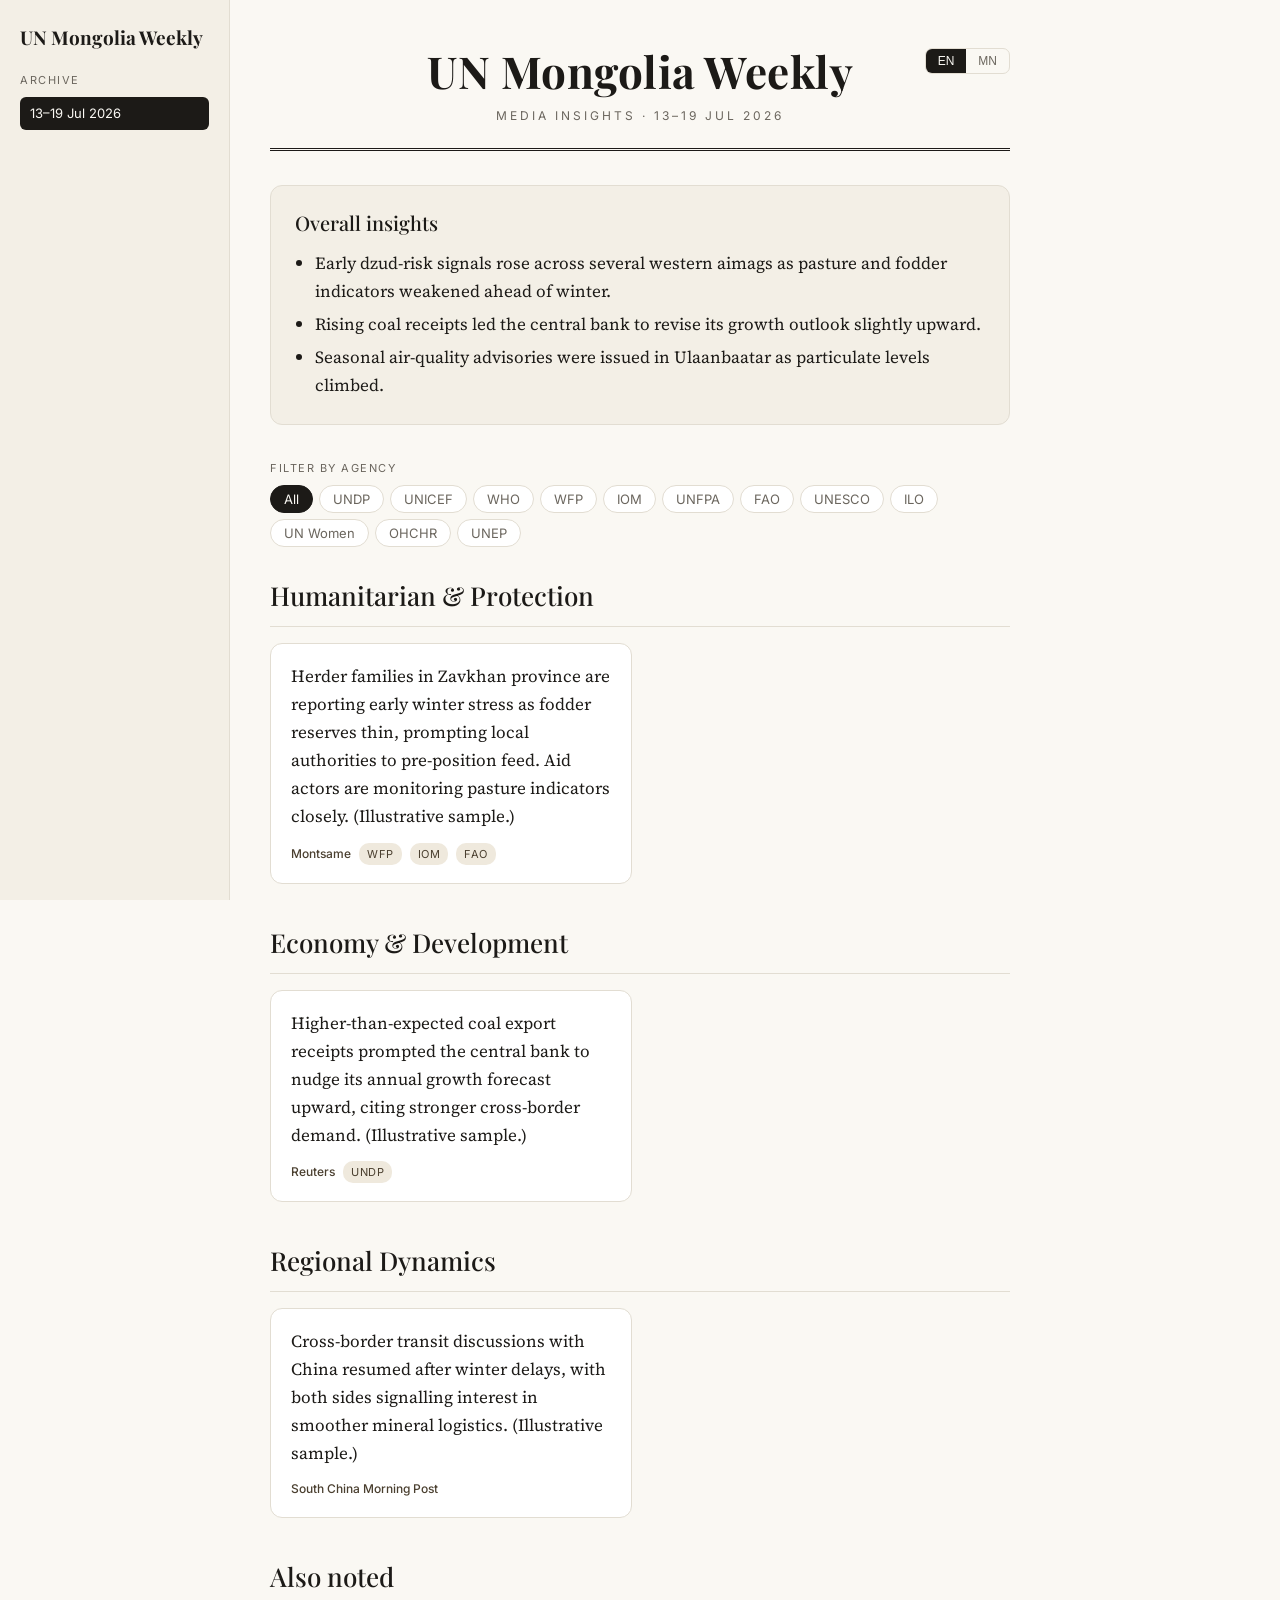
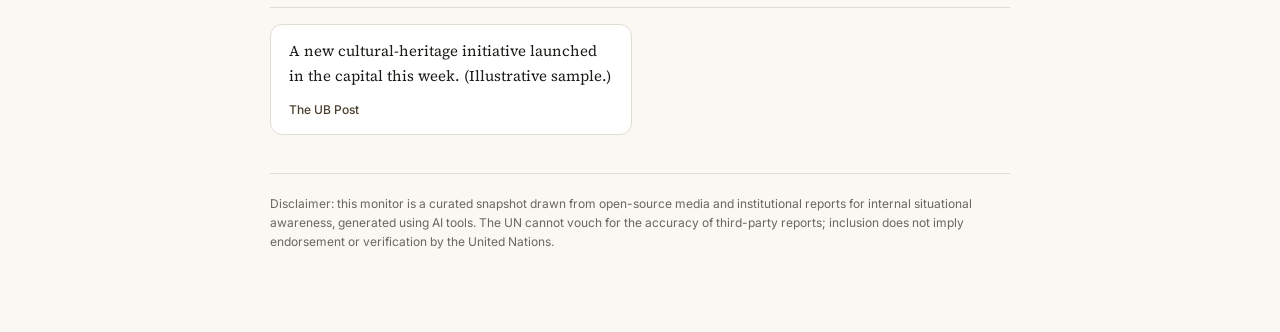
==== docs/index.html @ 9c857bfc "Initial commit" ====
<!DOCTYPE html>
<html lang="en">
<head>
<meta charset="utf-8">
<meta name="viewport" content="width=device-width, initial-scale=1">
<title>UN Mongolia Weekly — 13–19 Jul 2026</title>
<link rel="preconnect" href="https://fonts.googleapis.com">
<link rel="preconnect" href="https://fonts.gstatic.com" crossorigin>
<link href="https://fonts.googleapis.com/css2?family=Playfair+Display:wght@500;700&family=Source+Serif+4:opsz,wght@8..60,400;8..60,600&family=Inter:wght@400;500&display=swap" rel="stylesheet">
<link rel="stylesheet" href="style.css">
</head>
<body class="lang-en">

<button id="menu-btn" aria-label="Toggle archive"><span></span><span></span><span></span></button>

<aside id="sidebar">
  <div class="side-brand">UN Mongolia Weekly</div>
  <div class="side-label"><span class="en">Archive</span><span class="mn">Архив</span></div>
  <nav>
    
    <a href="weeks/2026-07-13.html" class="active">13–19 Jul 2026</a>
    
  </nav>
</aside>

<main>
  <header class="masthead">
    <div class="lang-toggle" role="group" aria-label="Language">
      <button data-lang="en" class="active">EN</button>
      <button data-lang="mn">MN</button>
    </div>
    <div class="title">UN Mongolia Weekly</div>
    <div class="tagline">Media Insights · 13–19 Jul 2026</div>
  </header>

  
  <section class="insights">
    <h2><span class="en">Overall insights</span><span class="mn">Ерөнхий дүгнэлт</span></h2>
    <ul>
      
      <li><span class="en">Early dzud-risk signals rose across several western aimags as pasture and fodder indicators weakened ahead of winter.</span><span class="mn">Өвлийн өмнөх бэлчээр, тэжээлийн үзүүлэлт муудсанаар баруун хэд хэдэн аймагт зудын эрсдэлийн дохио нэмэгдлээ.</span></li>
      
      <li><span class="en">Rising coal receipts led the central bank to revise its growth outlook slightly upward.</span><span class="mn">Нүүрсний орлого нэмэгдсэн нь Төв банк өсөлтийн төлөвөө бага зэрэг дээшлүүлэхэд хүргэв.</span></li>
      
      <li><span class="en">Seasonal air-quality advisories were issued in Ulaanbaatar as particulate levels climbed.</span><span class="mn">Тоосонцрын хэмжээ нэмэгдсэнтэй холбоотойгоор Улаанбаатарт агаарын чанарын анхааруулга гаргалаа.</span></li>
      
    </ul>
  </section>
  

  <section class="filter">
    <span class="filter-label"><span class="en">Filter by agency</span><span class="mn">Байгууллагаар шүүх</span></span>
    <div class="chips">
      <button class="chip active" data-agency="__all">All</button>
      
      <button class="chip" data-agency="UNDP">UNDP</button>
      
      <button class="chip" data-agency="UNICEF">UNICEF</button>
      
      <button class="chip" data-agency="WHO">WHO</button>
      
      <button class="chip" data-agency="WFP">WFP</button>
      
      <button class="chip" data-agency="IOM">IOM</button>
      
      <button class="chip" data-agency="UNFPA">UNFPA</button>
      
      <button class="chip" data-agency="FAO">FAO</button>
      
      <button class="chip" data-agency="UNESCO">UNESCO</button>
      
      <button class="chip" data-agency="ILO">ILO</button>
      
      <button class="chip" data-agency="UN Women">UN Women</button>
      
      <button class="chip" data-agency="OHCHR">OHCHR</button>
      
      <button class="chip" data-agency="UNEP">UNEP</button>
      
    </div>
  </section>

  
  <section class="theme" data-theme>
    <h3 class="theme-head"><span class="en">Humanitarian & Protection</span><span class="mn">Хүмүүнлэг ба хамгаалал</span></h3>
    <div class="cards">
      
      <article class="card" data-agencies="WFP|IOM|FAO">
        <p><span class="en">Herder families in Zavkhan province are reporting early winter stress as fodder reserves thin, prompting local authorities to pre-position feed. Aid actors are monitoring pasture indicators closely. (Illustrative sample.)</span><span class="mn">Завхан аймгийн малчин өрхүүд тэжээлийн нөөц багассанаар өвлийн эхэн үеийн хүндрэлийг мэдээлж байна. (Жишээ загвар.)</span></p>
        <div class="card-foot">
          <a href="https://example.org/1" target="_blank" rel="noopener">Montsame</a>
          <span class="tag">WFP</span><span class="tag">IOM</span><span class="tag">FAO</span>
        </div>
      </article>
      
    </div>
  </section>
  
  <section class="theme" data-theme>
    <h3 class="theme-head"><span class="en">Economy & Development</span><span class="mn">Эдийн засаг ба хөгжил</span></h3>
    <div class="cards">
      
      <article class="card" data-agencies="UNDP">
        <p><span class="en">Higher-than-expected coal export receipts prompted the central bank to nudge its annual growth forecast upward, citing stronger cross-border demand. (Illustrative sample.)</span><span class="mn">Нүүрсний экспортын орлого хүлээлтээс өндөр гарсан нь Төв банкийг жилийн өсөлтийн урьдчилсан төлөвөө дээшлүүлэхэд хүргэв. (Жишээ загвар.)</span></p>
        <div class="card-foot">
          <a href="https://example.org/2" target="_blank" rel="noopener">Reuters</a>
          <span class="tag">UNDP</span>
        </div>
      </article>
      
    </div>
  </section>
  
  <section class="theme" data-theme>
    <h3 class="theme-head"><span class="en">Regional Dynamics</span><span class="mn">Бүс нутгийн харилцаа</span></h3>
    <div class="cards">
      
      <article class="card" data-agencies="">
        <p><span class="en">Cross-border transit discussions with China resumed after winter delays, with both sides signalling interest in smoother mineral logistics. (Illustrative sample.)</span><span class="mn">Хилийн дамжин өнгөрөх тээврийн хэлэлцээ өвлийн саатлын дараа сэргэж, эрдэс баялгийн логистикийг сайжруулах сонирхлоо талууд илэрхийллээ. (Жишээ загвар.)</span></p>
        <div class="card-foot">
          <a href="https://example.org/3" target="_blank" rel="noopener">South China Morning Post</a>
          
        </div>
      </article>
      
    </div>
  </section>
  

  
  <section class="theme also" data-theme>
    <h3 class="theme-head"><span class="en">Also noted</span><span class="mn">Мөн тэмдэглэх нь</span></h3>
    <div class="cards">
      
      <article class="card slim" data-agencies="UNESCO">
        <p><span class="en">A new cultural-heritage initiative launched in the capital this week. (Illustrative sample.)</span><span class="mn">Энэ долоо хоногт нийслэлд соёлын өвийн шинэ санаачилга эхэллээ. (Жишээ загвар.)</span></p>
        <div class="card-foot">
          <a href="https://example.org/4" target="_blank" rel="noopener">The UB Post</a>
        </div>
      </article>
      
    </div>
  </section>
  

  <footer class="disclaimer">
    <span class="en">Disclaimer: this monitor is a curated snapshot drawn from open-source media and institutional reports for internal situational awareness, generated using AI tools. The UN cannot vouch for the accuracy of third-party reports; inclusion does not imply endorsement or verification by the United Nations.</span>
    <span class="mn">Тайлбар: энэхүү тойм нь нээлттэй эх сурвалжийн мэдээлэлд тулгуурлан хиймэл оюун ухааны хэрэгсэл ашиглан бэлтгэсэн дотоод хэрэглээний танилцуулга юм. НҮБ гуравдагч талын мэдээллийн үнэн зөвийг баталгаажуулахгүй.</span>
  </footer>
</main>

<script src="app.js"></script>
</body>
</html>
---- docs/style.css ----
:root{
  --paper:#faf8f3; --ink:#1c1a17; --muted:#6b665e; --line:#e2ddd2;
  --accent:#4a3f2f; --card:#ffffff; --tag:#efe9dd;
  --serif:"Source Serif 4",Georgia,serif;
  --display:"Playfair Display",Georgia,serif;
  --sans:"Inter",system-ui,sans-serif;
}
*{box-sizing:border-box}
body{margin:0;background:var(--paper);color:var(--ink);font-family:var(--serif);
  font-size:17px;line-height:1.65;-webkit-font-smoothing:antialiased;}

/* language toggle: show one language at a time */
.lang-en .mn{display:none}
.lang-mn .en{display:none}

/* ---------- sidebar / archive ---------- */
#sidebar{position:fixed;top:0;left:0;width:230px;height:100vh;overflow-y:auto;
  background:#f3efe6;border-right:1px solid var(--line);padding:26px 20px;transition:transform .25s ease;}
.side-brand{font-family:var(--display);font-size:19px;font-weight:700;margin-bottom:22px;line-height:1.2}
.side-label{font-family:var(--sans);font-size:11px;letter-spacing:1.5px;text-transform:uppercase;color:var(--muted);margin-bottom:8px}
#sidebar nav{display:flex;flex-direction:column;gap:2px}
#sidebar nav a{font-family:var(--sans);font-size:13px;color:var(--muted);text-decoration:none;padding:6px 10px;border-radius:6px}
#sidebar nav a:hover{background:#e9e3d6;color:var(--ink)}
#sidebar nav a.active{background:var(--ink);color:var(--paper)}

#menu-btn{position:fixed;top:14px;left:14px;z-index:20;display:none;width:40px;height:40px;
  background:var(--card);border:1px solid var(--line);border-radius:8px;cursor:pointer;padding:11px 9px}
#menu-btn span{display:block;height:2px;background:var(--ink);margin:3px 0}

/* ---------- main column ---------- */
main{margin-left:230px;max-width:820px;padding:48px 40px 80px}
.masthead{text-align:center;border-bottom:3px double var(--ink);padding-bottom:22px;margin-bottom:34px;position:relative}
.lang-toggle{position:absolute;top:0;right:0;display:inline-flex;border:1px solid var(--line);border-radius:7px;overflow:hidden;font-family:var(--sans)}
.lang-toggle button{border:0;background:transparent;padding:5px 12px;font-size:12px;color:var(--muted);cursor:pointer}
.lang-toggle button.active{background:var(--ink);color:var(--paper)}
.masthead .title{font-family:var(--display);font-weight:700;font-size:44px;line-height:1.05;letter-spacing:.5px}
.masthead .tagline{font-family:var(--sans);font-size:12px;letter-spacing:3px;text-transform:uppercase;color:var(--muted);margin-top:12px}

/* insights */
.insights{background:#f3efe6;border:1px solid var(--line);border-radius:12px;padding:20px 24px;margin-bottom:34px}
.insights h2{font-family:var(--display);font-weight:500;font-size:20px;margin:0 0 10px}
.insights ul{margin:0;padding-left:20px}
.insights li{margin:5px 0}

/* filter */
.filter{display:flex;flex-direction:column;gap:8px;margin-bottom:28px}
.filter-label{font-family:var(--sans);font-size:11px;letter-spacing:1.5px;text-transform:uppercase;color:var(--muted)}
.chips{display:flex;flex-wrap:wrap;gap:6px}
.chip{font-family:var(--sans);font-size:13px;padding:5px 13px;border:1px solid var(--line);
  background:var(--card);border-radius:20px;color:var(--muted);cursor:pointer}
.chip:hover{border-color:var(--ink);color:var(--ink)}
.chip.active{background:var(--ink);color:var(--paper);border-color:var(--ink)}

/* themes + cards */
.theme{margin-bottom:38px}
.theme-head{font-family:var(--display);font-weight:500;font-size:26px;margin:0 0 16px;
  padding-bottom:8px;border-bottom:1px solid var(--line)}
.cards{display:grid;grid-template-columns:1fr 1fr;gap:16px}
.card{background:var(--card);border:1px solid var(--line);border-radius:12px;padding:18px 20px}
.card.slim{padding:14px 18px;font-size:15px}
.card p{margin:0 0 12px}
.card-foot{display:flex;flex-wrap:wrap;align-items:center;gap:8px;font-family:var(--sans);font-size:12px}
.card-foot a,.card-foot>span:first-child{color:var(--accent);font-weight:500;text-decoration:none}
.card-foot a:hover{text-decoration:underline}
.tag{background:var(--tag);color:var(--accent);padding:2px 8px;border-radius:10px;font-size:11px;letter-spacing:.5px}
.theme.hidden,.card.hidden{display:none}

.disclaimer{font-family:var(--sans);font-size:12px;line-height:1.6;color:var(--muted);
  border-top:1px solid var(--line);padding-top:20px;margin-top:20px}

@media(max-width:760px){
  #menu-btn{display:block}
  #sidebar{transform:translateX(-100%);z-index:15}
  #sidebar.open{transform:translateX(0)}
  main{margin-left:0;padding:70px 20px 60px}
  .masthead .title{font-size:32px}
  .lang-toggle{position:static;display:inline-flex;margin-bottom:16px}
  .cards{grid-template-columns:1fr}
}
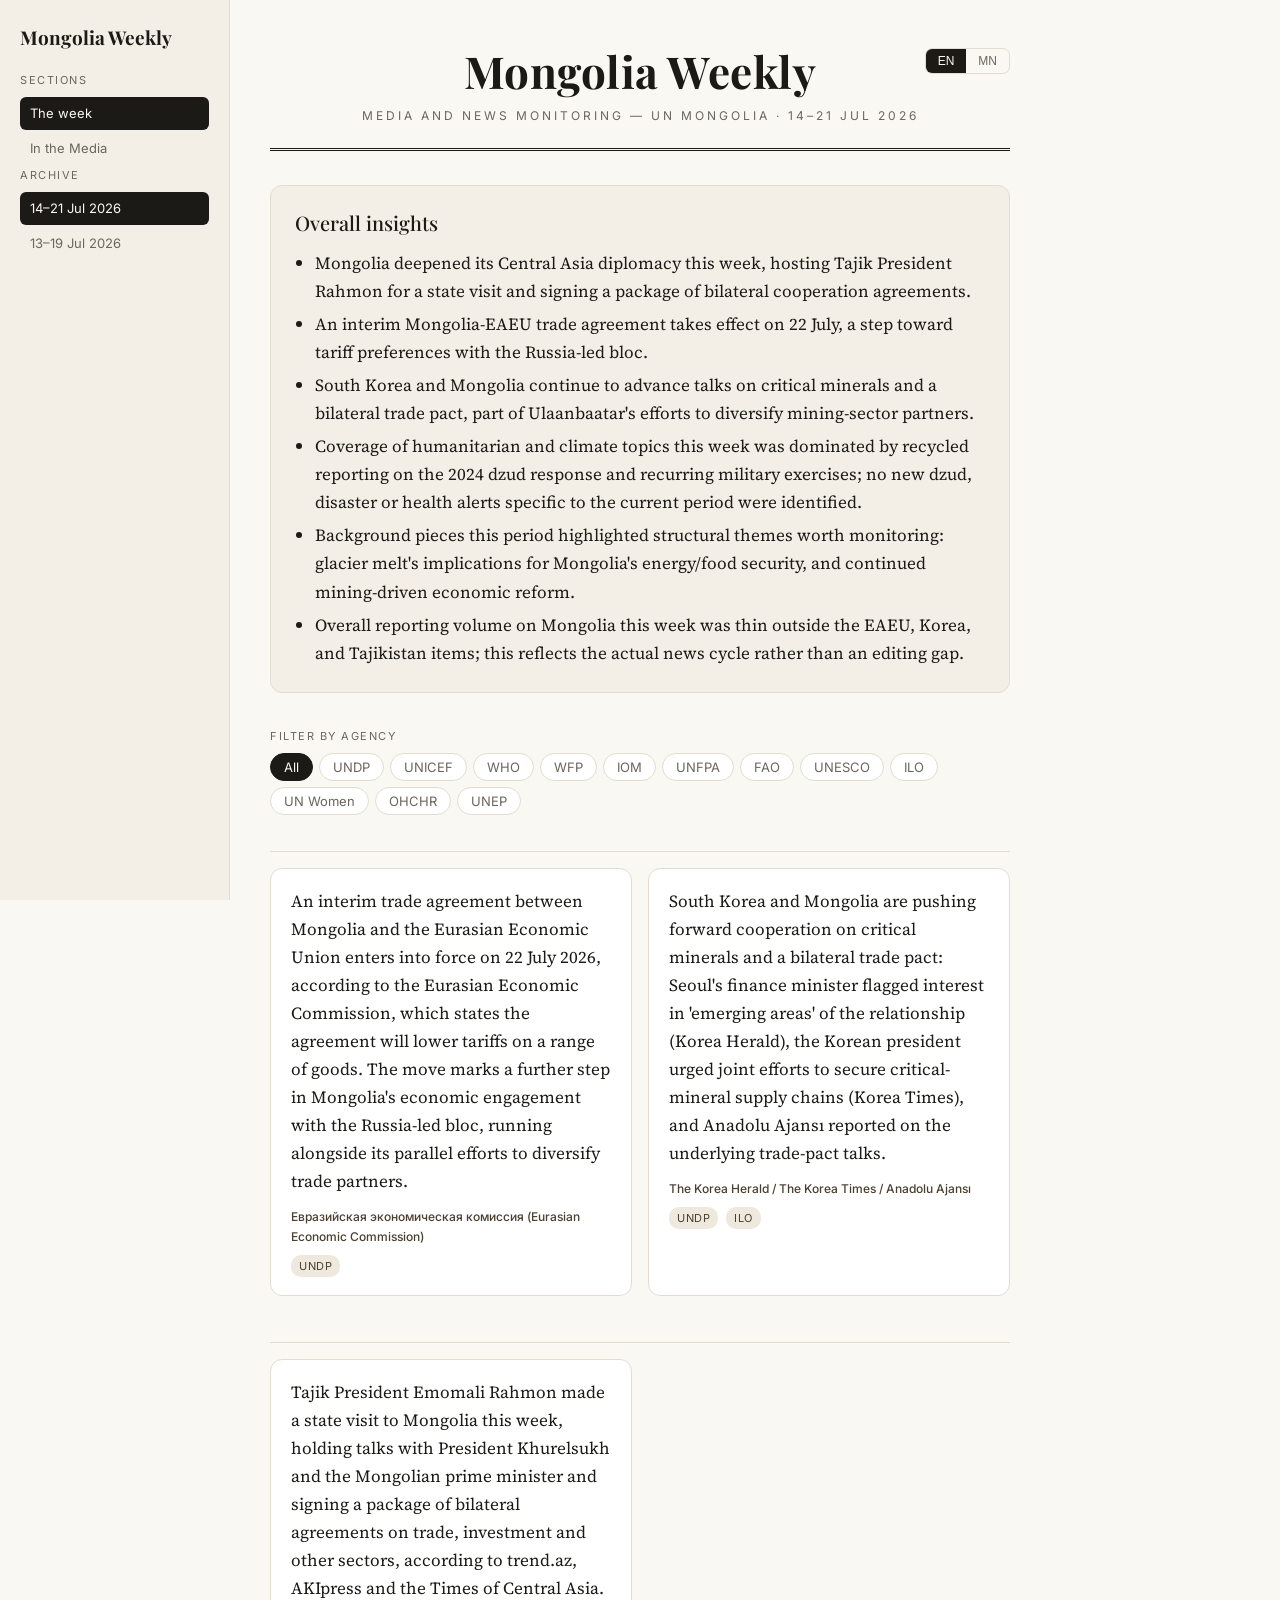
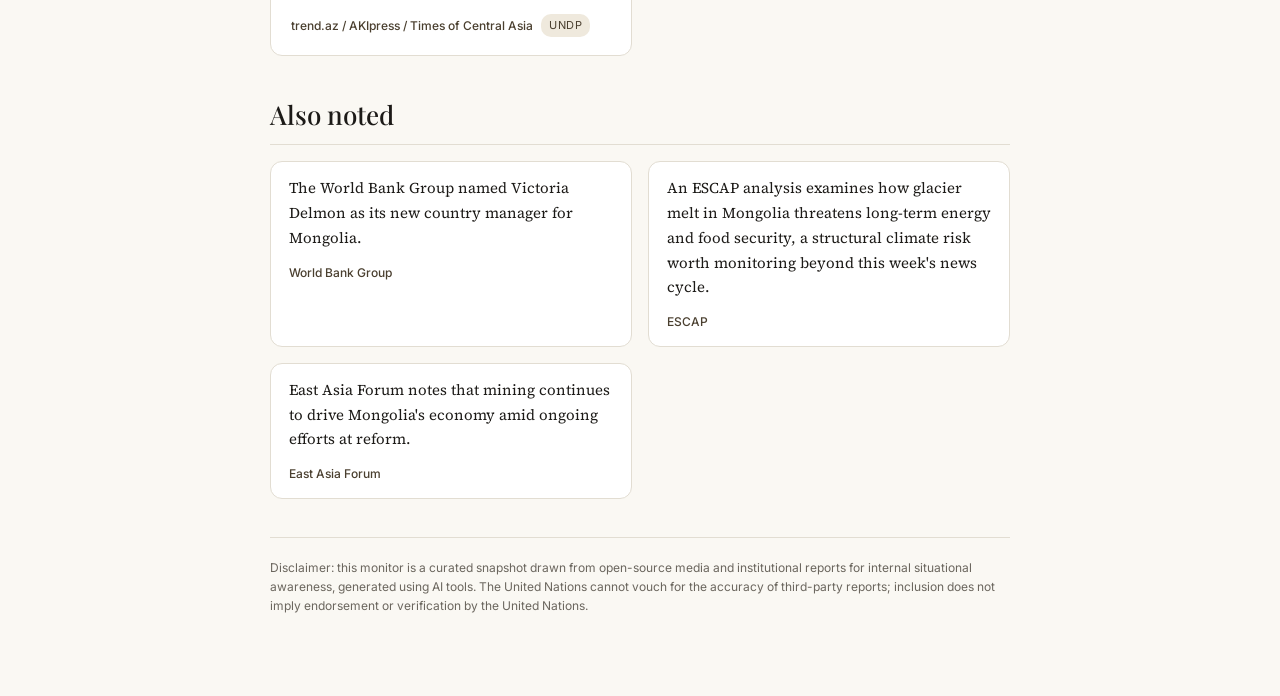
==== commit 50011932: "Rebuild site [skip ci]" ====
--- a/docs/index.html
+++ b/docs/index.html
@@ -3,10 +3,10 @@
 <head>
 <meta charset="utf-8">
 <meta name="viewport" content="width=device-width, initial-scale=1">
-<title>UN Mongolia Weekly — 13–19 Jul 2026</title>
+<title>Mongolia Weekly — 14–21 Jul 2026</title>
 <link rel="preconnect" href="https://fonts.googleapis.com">
 <link rel="preconnect" href="https://fonts.gstatic.com" crossorigin>
-<link href="https://fonts.googleapis.com/css2?family=Playfair+Display:wght@500;700&family=Source+Serif+4:opsz,wght@8..60,400;8..60,600&family=Inter:wght@400;500&display=swap" rel="stylesheet">
+<link href="https://fonts.googleapis.com/css2?family=Playfair+Display:wght@500;700&family=Source+Serif+4:opsz,wght@8..60,400;8..60,600&family=Inter:wght@400;500;600&display=swap" rel="stylesheet">
 <link rel="stylesheet" href="style.css">
 </head>
 <body class="lang-en">
@@ -14,11 +14,20 @@
 <button id="menu-btn" aria-label="Toggle archive"><span></span><span></span><span></span></button>
 
 <aside id="sidebar">
-  <div class="side-brand">UN Mongolia Weekly</div>
+  <div class="side-brand">Mongolia Weekly</div>
+
+  <div class="side-label"><span class="en">Sections</span><span class="mn">Хэсэг</span></div>
+  <nav class="side-nav">
+    <a href="index.html" class="active"><span class="en">The week</span><span class="mn">Долоо хоног</span></a>
+    <a href="media/index.html"><span class="en">In the Media</span><span class="mn">Хэвлэлд</span></a>
+  </nav>
+
   <div class="side-label"><span class="en">Archive</span><span class="mn">Архив</span></div>
   <nav>
     
-    <a href="weeks/2026-07-13.html" class="active">13–19 Jul 2026</a>
+    <a href="weeks/2026-07-14.html" class="active">14–21 Jul 2026</a>
+    
+    <a href="weeks/2026-07-13.html" class="">13–19 Jul 2026</a>
     
   </nav>
 </aside>
@@ -29,8 +38,8 @@
       <button data-lang="en" class="active">EN</button>
       <button data-lang="mn">MN</button>
     </div>
-    <div class="title">UN Mongolia Weekly</div>
-    <div class="tagline">Media Insights · 13–19 Jul 2026</div>
+    <div class="title">Mongolia Weekly</div>
+    <div class="tagline">Media and news monitoring — UN Mongolia · 14–21 Jul 2026</div>
   </header>
 
   
@@ -38,11 +47,17 @@
     <h2><span class="en">Overall insights</span><span class="mn">Ерөнхий дүгнэлт</span></h2>
     <ul>
       
-      <li><span class="en">Early dzud-risk signals rose across several western aimags as pasture and fodder indicators weakened ahead of winter.</span><span class="mn">Өвлийн өмнөх бэлчээр, тэжээлийн үзүүлэлт муудсанаар баруун хэд хэдэн аймагт зудын эрсдэлийн дохио нэмэгдлээ.</span></li>
+      <li><span class="en">Mongolia deepened its Central Asia diplomacy this week, hosting Tajik President Rahmon for a state visit and signing a package of bilateral cooperation agreements.</span><span class="mn">Монгол улс энэ долоо хоногт Тажикистаны Ерөнхийлөгч Рахмоныг улсын айлчлалаар хүлээн авч, хоёр талын хамтын ажиллагааны хэлэлцээрийн багцад гарын үсэг зурснаар Төв Азийн дипломат харилцаагаа гүнзгийрүүлэв.</span></li>
       
-      <li><span class="en">Rising coal receipts led the central bank to revise its growth outlook slightly upward.</span><span class="mn">Нүүрсний орлого нэмэгдсэн нь Төв банк өсөлтийн төлөвөө бага зэрэг дээшлүүлэхэд хүргэв.</span></li>
+      <li><span class="en">An interim Mongolia-EAEU trade agreement takes effect on 22 July, a step toward tariff preferences with the Russia-led bloc.</span><span class="mn">Монгол-ЕАЭХ хооронд байгуулсан завсрын худалдааны хэлэлцээр 7-р сарын 22-нд хүчин төгөлдөр болох бөгөөд энэ нь ОХУ-ын тэргүүлдэг блоктой татварын хөнгөлөлт тогтоох чиглэлд алхам болно.</span></li>
       
-      <li><span class="en">Seasonal air-quality advisories were issued in Ulaanbaatar as particulate levels climbed.</span><span class="mn">Тоосонцрын хэмжээ нэмэгдсэнтэй холбоотойгоор Улаанбаатарт агаарын чанарын анхааруулга гаргалаа.</span></li>
+      <li><span class="en">South Korea and Mongolia continue to advance talks on critical minerals and a bilateral trade pact, part of Ulaanbaatar's efforts to diversify mining-sector partners.</span><span class="mn">Өмнөд Солонгос ба Монгол улс чухал ашигт малтмал, хоёр талын худалдааны хэлэлцээрийн талаарх хэлэлцээрээ үргэлжлүүлж байгаа нь Улаанбаатарын уул уурхайн салбарын түншүүдийг өөрчлөн бэхжүүлэх хүчин чармайлтын нэг хэсэг юм.</span></li>
+      
+      <li><span class="en">Coverage of humanitarian and climate topics this week was dominated by recycled reporting on the 2024 dzud response and recurring military exercises; no new dzud, disaster or health alerts specific to the current period were identified.</span><span class="mn">Энэ долоо хоногт хүмүүнлэг, уур амьсгалын сэдвийн мэдээллийн хамралт нь 2024 оны зудын хариу арга хэмжээ, давтагдсан цэргийн сургуулилтын дахин боловсруулсан тайлангаар давамгайлсан бөгөөд одоогийн хугацаанд шинэ зуд, гамшиг, эрүүл мэндийн анхааруулга илэрсэн зүйл байхгүй.</span></li>
+      
+      <li><span class="en">Background pieces this period highlighted structural themes worth monitoring: glacier melt's implications for Mongolia's energy/food security, and continued mining-driven economic reform.</span><span class="mn">Энэ хугацаанд гарсан суурь мэдээллүүд нь ажиглах хэрэгтэй бүтэцлэг сэдвүүдийг онцолсон: мөсөн голын хайлалт Монголын эрчим хүч, хүнсний аюулгүй байдалд үзүүлэх нөлөө, түрэ уул уурхайгаар удирдуулсан эдийн засгийн шинэчлэл үргэлжлэх нь.</span></li>
+      
+      <li><span class="en">Overall reporting volume on Mongolia this week was thin outside the EAEU, Korea, and Tajikistan items; this reflects the actual news cycle rather than an editing gap.</span><span class="mn">Энэ долоо хоногт Монголын талаарх нийт мэдээллийн хэмжээ ЕАЭХ, Солонгос, Тажикистантай холбоотой сэдвүүдээс гадна харьцангуй бага байсан бөгөөд энэ нь редакцийн дутагдал бус, бодит мэдээллийн эргэлтийг тусгасан явдал юм.</span></li>
       
     </ul>
   </section>
@@ -82,14 +97,24 @@
 
   
   <section class="theme" data-theme>
-    <h3 class="theme-head"><span class="en">Humanitarian & Protection</span><span class="mn">Хүмүүнлэг ба хамгаалал</span></h3>
+    <h3 class="theme-head"><span class="en"></span><span class="mn"></span></h3>
     <div class="cards">
       
-      <article class="card" data-agencies="WFP|IOM|FAO">
-        <p><span class="en">Herder families in Zavkhan province are reporting early winter stress as fodder reserves thin, prompting local authorities to pre-position feed. Aid actors are monitoring pasture indicators closely. (Illustrative sample.)</span><span class="mn">Завхан аймгийн малчин өрхүүд тэжээлийн нөөц багассанаар өвлийн эхэн үеийн хүндрэлийг мэдээлж байна. (Жишээ загвар.)</span></p>
+      <article class="card" data-agencies="UNDP">
+        <p><span class="en">An interim trade agreement between Mongolia and the Eurasian Economic Union enters into force on 22 July 2026, according to the Eurasian Economic Commission, which states the agreement will lower tariffs on a range of goods. The move marks a further step in Mongolia's economic engagement with the Russia-led bloc, running alongside its parallel efforts to diversify trade partners.</span><span class="mn">Евразийн эдийн засгийн комиссын мэдээлснээр, Монгол улс ба Евразийн эдийн засгийн холбооны хоорондын завсрын худалдааны хэлэлцээр 2026 оны 7-р сарын 22-нд хүчин төгөлдөр болно, энэ нь бараа бүтээгдэхүүний өргөн хүрээнд татварыг бууруулах болно гэж мэдэгдсэн. Энэ алхам нь Монгол улсын ОХУ-ын тэргүүлдэг блоктой эдийн засгийн харилцаа холбоог гүнзгийрүүлэх дараагийн шат бөгөөд, худалдааны түншүүдийг өөрчлөн бэхжүүлэх зэрэгцээ хүчин чармайлттай хамт явагдаж байна.</span></p>
         <div class="card-foot">
-          <a href="https://example.org/1" target="_blank" rel="noopener">Montsame</a>
-          <span class="tag">WFP</span><span class="tag">IOM</span><span class="tag">FAO</span>
+          <a href="https://news.google.com/rss/articles/[base64]?oc=5" target="_blank" rel="noopener">Евразийская экономическая комиссия (Eurasian Economic Commission)</a>
+          <span class="tag">UNDP</span>
+          
+        </div>
+      </article>
+      
+      <article class="card" data-agencies="UNDP|ILO">
+        <p><span class="en">South Korea and Mongolia are pushing forward cooperation on critical minerals and a bilateral trade pact: Seoul's finance minister flagged interest in 'emerging areas' of the relationship (Korea Herald), the Korean president urged joint efforts to secure critical-mineral supply chains (Korea Times), and Anadolu Ajansı reported on the underlying trade-pact talks.</span><span class="mn">Өмнөд Солонгос ба Монгол улс чухал ашигт малтмал болон хоёр талын худалдааны хэлэлцээрийн талаарх хамтын ажиллагаагаа урагшлуулж байна: Сөүлийн сангийн сайд харилцааны 'шинээр бий болж буй чиглэлүүд'-т сонирхолтой байгаагаа илэрхийлсэн (Korea Herald), Солонгосын ерөнхийлөгч чухал ашигт малтмалын хангамжийн сүлжээг хамгаалахад хамтдаа ажиллахыг уриалсан (Korea Times), Anadolu Ajansı нь худалдааны хэлэлцээрийн үндсэн хэлэлцээрийн талаар мэдээлсэн.</span></p>
+        <div class="card-foot">
+          <a href="https://news.google.com/rss/articles/CBMiV0FVX3lxTE5LaVVhSURneEc2aWRIUXZEdEJEYW1SU2xsU3FVcms4ZzE5OGp5UWZ6RXFaRS1VOFRGU3JRdlhwaVdiN3cyeGJ0QXIzb2pZeUoxU2lBOHFHMA?oc=5" target="_blank" rel="noopener">The Korea Herald / The Korea Times / Anadolu Ajansı</a>
+          <span class="tag">UNDP</span><span class="tag">ILO</span>
+          
         </div>
       </article>
       
@@ -97,28 +122,14 @@
   </section>
   
   <section class="theme" data-theme>
-    <h3 class="theme-head"><span class="en">Economy & Development</span><span class="mn">Эдийн засаг ба хөгжил</span></h3>
+    <h3 class="theme-head"><span class="en"></span><span class="mn"></span></h3>
     <div class="cards">
       
       <article class="card" data-agencies="UNDP">
-        <p><span class="en">Higher-than-expected coal export receipts prompted the central bank to nudge its annual growth forecast upward, citing stronger cross-border demand. (Illustrative sample.)</span><span class="mn">Нүүрсний экспортын орлого хүлээлтээс өндөр гарсан нь Төв банкийг жилийн өсөлтийн урьдчилсан төлөвөө дээшлүүлэхэд хүргэв. (Жишээ загвар.)</span></p>
+        <p><span class="en">Tajik President Emomali Rahmon made a state visit to Mongolia this week, holding talks with President Khurelsukh and the Mongolian prime minister and signing a package of bilateral agreements on trade, investment and other sectors, according to trend.az, AKIpress and the Times of Central Asia.</span><span class="mn">trend.az, AKIpress болон Times of Central Asia-ийн мэдээлснээр, Тажикистаны Ерөнхийлөгч Эмомали Рахмон энэ долоо хоногт Монгол улсад улсын айлчлал хийж, Ерөнхийлөгч Хүрэлсүх, Монголын Ерөнхий сайдтай уулзалт хийсний зэрэгцээ худалдаа, хөрөнгө оруулалт болон бусад салбарт хоёр талын хэлэлцээрийн багцад гарын үсэг зурлаа.</span></p>
         <div class="card-foot">
-          <a href="https://example.org/2" target="_blank" rel="noopener">Reuters</a>
+          <a href="https://news.google.com/rss/articles/CBMiX0FVX3lxTFBLUnl0OEFVREJhb1BsUkZvZjIzbFdnenIwa3NIaGhoNXBJTWRFTzJETUFhLWpRbG5FQ3g1RWE0V21SMWlxTTI2XzRDcEdKa2tBVlFwSGdHSFlnS05Sa244?oc=5" target="_blank" rel="noopener">trend.az / AKIpress / Times of Central Asia</a>
           <span class="tag">UNDP</span>
-        </div>
-      </article>
-      
-    </div>
-  </section>
-  
-  <section class="theme" data-theme>
-    <h3 class="theme-head"><span class="en">Regional Dynamics</span><span class="mn">Бүс нутгийн харилцаа</span></h3>
-    <div class="cards">
-      
-      <article class="card" data-agencies="">
-        <p><span class="en">Cross-border transit discussions with China resumed after winter delays, with both sides signalling interest in smoother mineral logistics. (Illustrative sample.)</span><span class="mn">Хилийн дамжин өнгөрөх тээврийн хэлэлцээ өвлийн саатлын дараа сэргэж, эрдэс баялгийн логистикийг сайжруулах сонирхлоо талууд илэрхийллээ. (Жишээ загвар.)</span></p>
-        <div class="card-foot">
-          <a href="https://example.org/3" target="_blank" rel="noopener">South China Morning Post</a>
           
         </div>
       </article>
@@ -132,10 +143,24 @@
     <h3 class="theme-head"><span class="en">Also noted</span><span class="mn">Мөн тэмдэглэх нь</span></h3>
     <div class="cards">
       
-      <article class="card slim" data-agencies="UNESCO">
-        <p><span class="en">A new cultural-heritage initiative launched in the capital this week. (Illustrative sample.)</span><span class="mn">Энэ долоо хоногт нийслэлд соёлын өвийн шинэ санаачилга эхэллээ. (Жишээ загвар.)</span></p>
+      <article class="card slim" data-agencies="UNDP">
+        <p><span class="en">The World Bank Group named Victoria Delmon as its new country manager for Mongolia.</span><span class="mn">Дэлхийн банкны бүлэг Виктория Дельмоныг Монгол дахь шинэ орны менежерээр томилов.</span></p>
         <div class="card-foot">
-          <a href="https://example.org/4" target="_blank" rel="noopener">The UB Post</a>
+          <a href="https://news.google.com/rss/articles/[base64]?oc=5" target="_blank" rel="noopener">World Bank Group</a>
+        </div>
+      </article>
+      
+      <article class="card slim" data-agencies="UNEP|FAO">
+        <p><span class="en">An ESCAP analysis examines how glacier melt in Mongolia threatens long-term energy and food security, a structural climate risk worth monitoring beyond this week's news cycle.</span><span class="mn">ESCAP-ийн шинжилгээ Монголд мөсөн голын хайлалт нь эрчим хүч, хүнсний аюулгүй байдлын урт хугацааны бэрхшээл учруулж байгааг тодруулж байгаа бөгөөд энэ нь долоо хоногийн мэдээллийн эргэлтээс давсан бүтэцлэг уур амьсгалын эрсдэл болохын хувьд ажиглах хэрэгтэй сэдэв юм.</span></p>
+        <div class="card-foot">
+          <a href="https://news.google.com/rss/articles/[base64]?oc=5" target="_blank" rel="noopener">ESCAP</a>
+        </div>
+      </article>
+      
+      <article class="card slim" data-agencies="UNDP|ILO">
+        <p><span class="en">East Asia Forum notes that mining continues to drive Mongolia's economy amid ongoing efforts at reform.</span><span class="mn">East Asia Forum-ын мэдээлснээр, уул уурхай нь Монголын эдийн засгийг тасралтгүй өрнөж буй шинэчлэлийн хүчин чармайлтын дунд удирдан явуулж байна.</span></p>
+        <div class="card-foot">
+          <a href="https://news.google.com/rss/articles/[base64]?oc=5" target="_blank" rel="noopener">East Asia Forum</a>
         </div>
       </article>
       
@@ -144,7 +169,7 @@
   
 
   <footer class="disclaimer">
-    <span class="en">Disclaimer: this monitor is a curated snapshot drawn from open-source media and institutional reports for internal situational awareness, generated using AI tools. The UN cannot vouch for the accuracy of third-party reports; inclusion does not imply endorsement or verification by the United Nations.</span>
+    <span class="en">Disclaimer: this monitor is a curated snapshot drawn from open-source media and institutional reports for internal situational awareness, generated using AI tools. The United Nations cannot vouch for the accuracy of third-party reports; inclusion does not imply endorsement or verification by the United Nations.</span>
     <span class="mn">Тайлбар: энэхүү тойм нь нээлттэй эх сурвалжийн мэдээлэлд тулгуурлан хиймэл оюун ухааны хэрэгсэл ашиглан бэлтгэсэн дотоод хэрэглээний танилцуулга юм. НҮБ гуравдагч талын мэдээллийн үнэн зөвийг баталгаажуулахгүй.</span>
   </footer>
 </main>
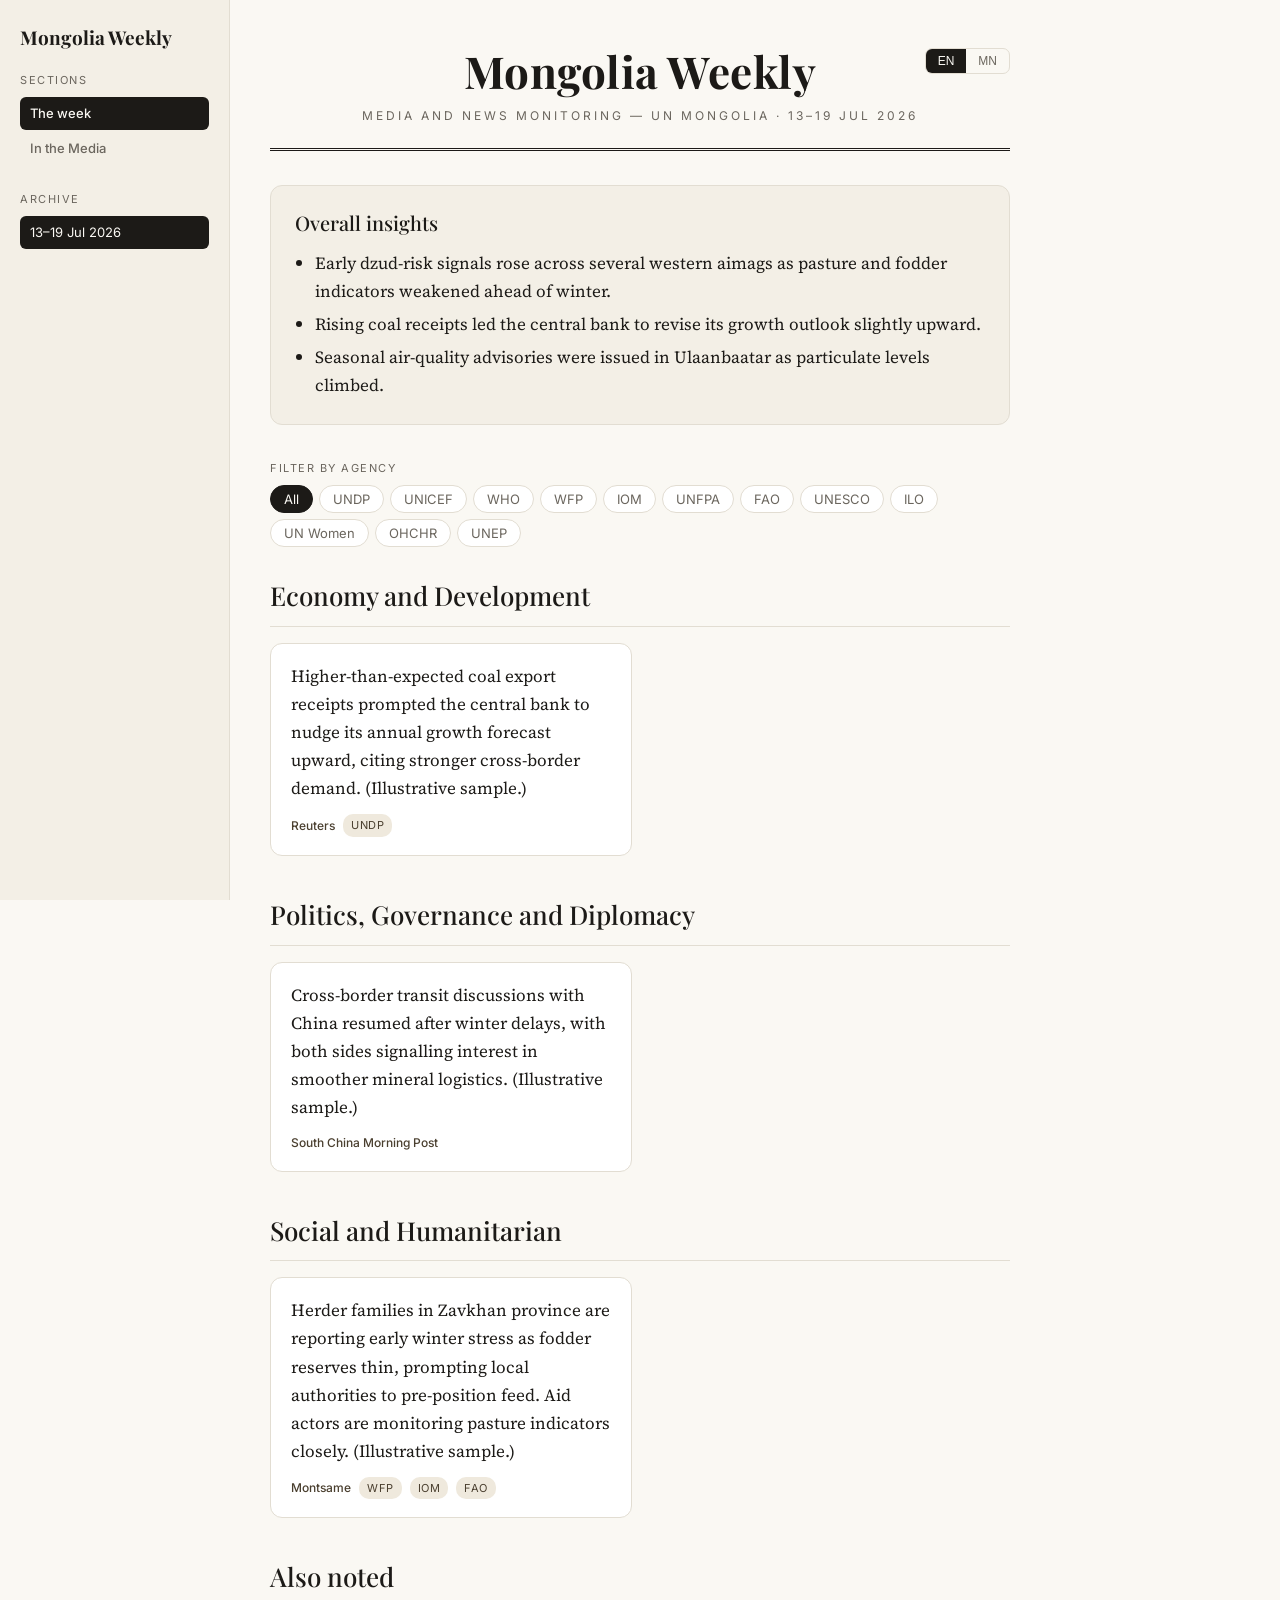
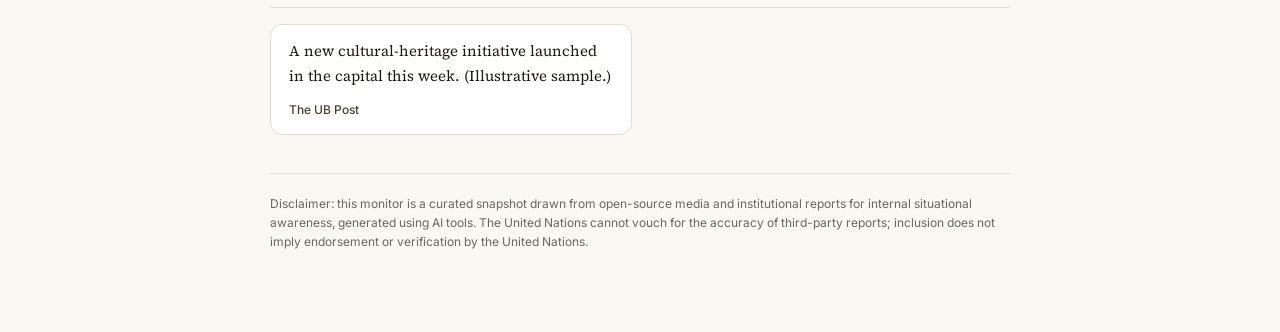
==== commit 83d62cff: "new page aggiunta di nuova pagine e gestione informazioni" ====
--- a/docs/index.html
+++ b/docs/index.html
@@ -3,7 +3,7 @@
 <head>
 <meta charset="utf-8">
 <meta name="viewport" content="width=device-width, initial-scale=1">
-<title>Mongolia Weekly — 14–21 Jul 2026</title>
+<title>Mongolia Weekly — 13–19 Jul 2026</title>
 <link rel="preconnect" href="https://fonts.googleapis.com">
 <link rel="preconnect" href="https://fonts.gstatic.com" crossorigin>
 <link href="https://fonts.googleapis.com/css2?family=Playfair+Display:wght@500;700&family=Source+Serif+4:opsz,wght@8..60,400;8..60,600&family=Inter:wght@400;500;600&display=swap" rel="stylesheet">
@@ -25,9 +25,7 @@
   <div class="side-label"><span class="en">Archive</span><span class="mn">Архив</span></div>
   <nav>
     
-    <a href="weeks/2026-07-14.html" class="active">14–21 Jul 2026</a>
-    
-    <a href="weeks/2026-07-13.html" class="">13–19 Jul 2026</a>
+    <a href="weeks/2026-07-13.html" class="active">13–19 Jul 2026</a>
     
   </nav>
 </aside>
@@ -39,7 +37,7 @@
       <button data-lang="mn">MN</button>
     </div>
     <div class="title">Mongolia Weekly</div>
-    <div class="tagline">Media and news monitoring — UN Mongolia · 14–21 Jul 2026</div>
+    <div class="tagline">Media and news monitoring — UN Mongolia · 13–19 Jul 2026</div>
   </header>
 
   
@@ -47,17 +45,11 @@
     <h2><span class="en">Overall insights</span><span class="mn">Ерөнхий дүгнэлт</span></h2>
     <ul>
       
-      <li><span class="en">Mongolia deepened its Central Asia diplomacy this week, hosting Tajik President Rahmon for a state visit and signing a package of bilateral cooperation agreements.</span><span class="mn">Монгол улс энэ долоо хоногт Тажикистаны Ерөнхийлөгч Рахмоныг улсын айлчлалаар хүлээн авч, хоёр талын хамтын ажиллагааны хэлэлцээрийн багцад гарын үсэг зурснаар Төв Азийн дипломат харилцаагаа гүнзгийрүүлэв.</span></li>
+      <li><span class="en">Early dzud-risk signals rose across several western aimags as pasture and fodder indicators weakened ahead of winter.</span><span class="mn">Өвлийн өмнөх бэлчээр, тэжээлийн үзүүлэлт муудсанаар баруун хэд хэдэн аймагт зудын эрсдэлийн дохио нэмэгдлээ.</span></li>
       
-      <li><span class="en">An interim Mongolia-EAEU trade agreement takes effect on 22 July, a step toward tariff preferences with the Russia-led bloc.</span><span class="mn">Монгол-ЕАЭХ хооронд байгуулсан завсрын худалдааны хэлэлцээр 7-р сарын 22-нд хүчин төгөлдөр болох бөгөөд энэ нь ОХУ-ын тэргүүлдэг блоктой татварын хөнгөлөлт тогтоох чиглэлд алхам болно.</span></li>
+      <li><span class="en">Rising coal receipts led the central bank to revise its growth outlook slightly upward.</span><span class="mn">Нүүрсний орлого нэмэгдсэн нь Төв банк өсөлтийн төлөвөө бага зэрэг дээшлүүлэхэд хүргэв.</span></li>
       
-      <li><span class="en">South Korea and Mongolia continue to advance talks on critical minerals and a bilateral trade pact, part of Ulaanbaatar's efforts to diversify mining-sector partners.</span><span class="mn">Өмнөд Солонгос ба Монгол улс чухал ашигт малтмал, хоёр талын худалдааны хэлэлцээрийн талаарх хэлэлцээрээ үргэлжлүүлж байгаа нь Улаанбаатарын уул уурхайн салбарын түншүүдийг өөрчлөн бэхжүүлэх хүчин чармайлтын нэг хэсэг юм.</span></li>
-      
-      <li><span class="en">Coverage of humanitarian and climate topics this week was dominated by recycled reporting on the 2024 dzud response and recurring military exercises; no new dzud, disaster or health alerts specific to the current period were identified.</span><span class="mn">Энэ долоо хоногт хүмүүнлэг, уур амьсгалын сэдвийн мэдээллийн хамралт нь 2024 оны зудын хариу арга хэмжээ, давтагдсан цэргийн сургуулилтын дахин боловсруулсан тайлангаар давамгайлсан бөгөөд одоогийн хугацаанд шинэ зуд, гамшиг, эрүүл мэндийн анхааруулга илэрсэн зүйл байхгүй.</span></li>
-      
-      <li><span class="en">Background pieces this period highlighted structural themes worth monitoring: glacier melt's implications for Mongolia's energy/food security, and continued mining-driven economic reform.</span><span class="mn">Энэ хугацаанд гарсан суурь мэдээллүүд нь ажиглах хэрэгтэй бүтэцлэг сэдвүүдийг онцолсон: мөсөн голын хайлалт Монголын эрчим хүч, хүнсний аюулгүй байдалд үзүүлэх нөлөө, түрэ уул уурхайгаар удирдуулсан эдийн засгийн шинэчлэл үргэлжлэх нь.</span></li>
-      
-      <li><span class="en">Overall reporting volume on Mongolia this week was thin outside the EAEU, Korea, and Tajikistan items; this reflects the actual news cycle rather than an editing gap.</span><span class="mn">Энэ долоо хоногт Монголын талаарх нийт мэдээллийн хэмжээ ЕАЭХ, Солонгос, Тажикистантай холбоотой сэдвүүдээс гадна харьцангуй бага байсан бөгөөд энэ нь редакцийн дутагдал бус, бодит мэдээллийн эргэлтийг тусгасан явдал юм.</span></li>
+      <li><span class="en">Seasonal air-quality advisories were issued in Ulaanbaatar as particulate levels climbed.</span><span class="mn">Тоосонцрын хэмжээ нэмэгдсэнтэй холбоотойгоор Улаанбаатарт агаарын чанарын анхааруулга гаргалаа.</span></li>
       
     </ul>
   </section>
@@ -97,23 +89,14 @@
 
   
   <section class="theme" data-theme>
-    <h3 class="theme-head"><span class="en"></span><span class="mn"></span></h3>
+    <h3 class="theme-head"><span class="en">Economy and Development</span><span class="mn">Эдийн засаг ба хөгжил</span></h3>
     <div class="cards">
       
       <article class="card" data-agencies="UNDP">
-        <p><span class="en">An interim trade agreement between Mongolia and the Eurasian Economic Union enters into force on 22 July 2026, according to the Eurasian Economic Commission, which states the agreement will lower tariffs on a range of goods. The move marks a further step in Mongolia's economic engagement with the Russia-led bloc, running alongside its parallel efforts to diversify trade partners.</span><span class="mn">Евразийн эдийн засгийн комиссын мэдээлснээр, Монгол улс ба Евразийн эдийн засгийн холбооны хоорондын завсрын худалдааны хэлэлцээр 2026 оны 7-р сарын 22-нд хүчин төгөлдөр болно, энэ нь бараа бүтээгдэхүүний өргөн хүрээнд татварыг бууруулах болно гэж мэдэгдсэн. Энэ алхам нь Монгол улсын ОХУ-ын тэргүүлдэг блоктой эдийн засгийн харилцаа холбоог гүнзгийрүүлэх дараагийн шат бөгөөд, худалдааны түншүүдийг өөрчлөн бэхжүүлэх зэрэгцээ хүчин чармайлттай хамт явагдаж байна.</span></p>
+        <p><span class="en">Higher-than-expected coal export receipts prompted the central bank to nudge its annual growth forecast upward, citing stronger cross-border demand. (Illustrative sample.)</span><span class="mn">Нүүрсний экспортын орлого хүлээлтээс өндөр гарсан нь Төв банкийг жилийн өсөлтийн урьдчилсан төлөвөө дээшлүүлэхэд хүргэв. (Жишээ загвар.)</span></p>
         <div class="card-foot">
-          <a href="https://news.google.com/rss/articles/[base64]?oc=5" target="_blank" rel="noopener">Евразийская экономическая комиссия (Eurasian Economic Commission)</a>
+          <a href="https://example.org/2" target="_blank" rel="noopener">Reuters</a>
           <span class="tag">UNDP</span>
-          
-        </div>
-      </article>
-      
-      <article class="card" data-agencies="UNDP|ILO">
-        <p><span class="en">South Korea and Mongolia are pushing forward cooperation on critical minerals and a bilateral trade pact: Seoul's finance minister flagged interest in 'emerging areas' of the relationship (Korea Herald), the Korean president urged joint efforts to secure critical-mineral supply chains (Korea Times), and Anadolu Ajansı reported on the underlying trade-pact talks.</span><span class="mn">Өмнөд Солонгос ба Монгол улс чухал ашигт малтмал болон хоёр талын худалдааны хэлэлцээрийн талаарх хамтын ажиллагаагаа урагшлуулж байна: Сөүлийн сангийн сайд харилцааны 'шинээр бий болж буй чиглэлүүд'-т сонирхолтой байгаагаа илэрхийлсэн (Korea Herald), Солонгосын ерөнхийлөгч чухал ашигт малтмалын хангамжийн сүлжээг хамгаалахад хамтдаа ажиллахыг уриалсан (Korea Times), Anadolu Ajansı нь худалдааны хэлэлцээрийн үндсэн хэлэлцээрийн талаар мэдээлсэн.</span></p>
-        <div class="card-foot">
-          <a href="https://news.google.com/rss/articles/CBMiV0FVX3lxTE5LaVVhSURneEc2aWRIUXZEdEJEYW1SU2xsU3FVcms4ZzE5OGp5UWZ6RXFaRS1VOFRGU3JRdlhwaVdiN3cyeGJ0QXIzb2pZeUoxU2lBOHFHMA?oc=5" target="_blank" rel="noopener">The Korea Herald / The Korea Times / Anadolu Ajansı</a>
-          <span class="tag">UNDP</span><span class="tag">ILO</span>
           
         </div>
       </article>
@@ -122,14 +105,30 @@
   </section>
   
   <section class="theme" data-theme>
-    <h3 class="theme-head"><span class="en"></span><span class="mn"></span></h3>
+    <h3 class="theme-head"><span class="en">Politics, Governance and Diplomacy</span><span class="mn">Бүс нутгийн харилцаа</span></h3>
     <div class="cards">
       
-      <article class="card" data-agencies="UNDP">
-        <p><span class="en">Tajik President Emomali Rahmon made a state visit to Mongolia this week, holding talks with President Khurelsukh and the Mongolian prime minister and signing a package of bilateral agreements on trade, investment and other sectors, according to trend.az, AKIpress and the Times of Central Asia.</span><span class="mn">trend.az, AKIpress болон Times of Central Asia-ийн мэдээлснээр, Тажикистаны Ерөнхийлөгч Эмомали Рахмон энэ долоо хоногт Монгол улсад улсын айлчлал хийж, Ерөнхийлөгч Хүрэлсүх, Монголын Ерөнхий сайдтай уулзалт хийсний зэрэгцээ худалдаа, хөрөнгө оруулалт болон бусад салбарт хоёр талын хэлэлцээрийн багцад гарын үсэг зурлаа.</span></p>
+      <article class="card" data-agencies="">
+        <p><span class="en">Cross-border transit discussions with China resumed after winter delays, with both sides signalling interest in smoother mineral logistics. (Illustrative sample.)</span><span class="mn">Хилийн дамжин өнгөрөх тээврийн хэлэлцээ өвлийн саатлын дараа сэргэж, эрдэс баялгийн логистикийг сайжруулах сонирхлоо талууд илэрхийллээ. (Жишээ загвар.)</span></p>
         <div class="card-foot">
-          <a href="https://news.google.com/rss/articles/CBMiX0FVX3lxTFBLUnl0OEFVREJhb1BsUkZvZjIzbFdnenIwa3NIaGhoNXBJTWRFTzJETUFhLWpRbG5FQ3g1RWE0V21SMWlxTTI2XzRDcEdKa2tBVlFwSGdHSFlnS05Sa244?oc=5" target="_blank" rel="noopener">trend.az / AKIpress / Times of Central Asia</a>
-          <span class="tag">UNDP</span>
+          <a href="https://example.org/3" target="_blank" rel="noopener">South China Morning Post</a>
+          
+          
+        </div>
+      </article>
+      
+    </div>
+  </section>
+  
+  <section class="theme" data-theme>
+    <h3 class="theme-head"><span class="en">Social and Humanitarian</span><span class="mn">Хүмүүнлэг ба хамгаалал</span></h3>
+    <div class="cards">
+      
+      <article class="card" data-agencies="WFP|IOM|FAO">
+        <p><span class="en">Herder families in Zavkhan province are reporting early winter stress as fodder reserves thin, prompting local authorities to pre-position feed. Aid actors are monitoring pasture indicators closely. (Illustrative sample.)</span><span class="mn">Завхан аймгийн малчин өрхүүд тэжээлийн нөөц багассанаар өвлийн эхэн үеийн хүндрэлийг мэдээлж байна. (Жишээ загвар.)</span></p>
+        <div class="card-foot">
+          <a href="https://example.org/1" target="_blank" rel="noopener">Montsame</a>
+          <span class="tag">WFP</span><span class="tag">IOM</span><span class="tag">FAO</span>
           
         </div>
       </article>
@@ -143,24 +142,10 @@
     <h3 class="theme-head"><span class="en">Also noted</span><span class="mn">Мөн тэмдэглэх нь</span></h3>
     <div class="cards">
       
-      <article class="card slim" data-agencies="UNDP">
-        <p><span class="en">The World Bank Group named Victoria Delmon as its new country manager for Mongolia.</span><span class="mn">Дэлхийн банкны бүлэг Виктория Дельмоныг Монгол дахь шинэ орны менежерээр томилов.</span></p>
+      <article class="card slim" data-agencies="UNESCO">
+        <p><span class="en">A new cultural-heritage initiative launched in the capital this week. (Illustrative sample.)</span><span class="mn">Энэ долоо хоногт нийслэлд соёлын өвийн шинэ санаачилга эхэллээ. (Жишээ загвар.)</span></p>
         <div class="card-foot">
-          <a href="https://news.google.com/rss/articles/[base64]?oc=5" target="_blank" rel="noopener">World Bank Group</a>
-        </div>
-      </article>
-      
-      <article class="card slim" data-agencies="UNEP|FAO">
-        <p><span class="en">An ESCAP analysis examines how glacier melt in Mongolia threatens long-term energy and food security, a structural climate risk worth monitoring beyond this week's news cycle.</span><span class="mn">ESCAP-ийн шинжилгээ Монголд мөсөн голын хайлалт нь эрчим хүч, хүнсний аюулгүй байдлын урт хугацааны бэрхшээл учруулж байгааг тодруулж байгаа бөгөөд энэ нь долоо хоногийн мэдээллийн эргэлтээс давсан бүтэцлэг уур амьсгалын эрсдэл болохын хувьд ажиглах хэрэгтэй сэдэв юм.</span></p>
-        <div class="card-foot">
-          <a href="https://news.google.com/rss/articles/[base64]?oc=5" target="_blank" rel="noopener">ESCAP</a>
-        </div>
-      </article>
-      
-      <article class="card slim" data-agencies="UNDP|ILO">
-        <p><span class="en">East Asia Forum notes that mining continues to drive Mongolia's economy amid ongoing efforts at reform.</span><span class="mn">East Asia Forum-ын мэдээлснээр, уул уурхай нь Монголын эдийн засгийг тасралтгүй өрнөж буй шинэчлэлийн хүчин чармайлтын дунд удирдан явуулж байна.</span></p>
-        <div class="card-foot">
-          <a href="https://news.google.com/rss/articles/[base64]?oc=5" target="_blank" rel="noopener">East Asia Forum</a>
+          <a href="https://example.org/4" target="_blank" rel="noopener">The UB Post</a>
         </div>
       </article>
       
--- a/docs/style.css
+++ b/docs/style.css
@@ -77,3 +77,99 @@
   .lang-toggle{position:static;display:inline-flex;margin-bottom:16px}
   .cards{grid-template-columns:1fr}
 }
+
+/* ============================================================
+   In the Media
+   ============================================================ */
+:root{
+  --supportive:#4a6b48; --neutral:#8a8578; --critical:#96442f;
+}
+
+/* section nav in the sidebar */
+.side-nav{margin-bottom:24px}
+.side-nav a{font-family:var(--sans);font-size:13px;font-weight:500;color:var(--muted);
+  text-decoration:none;padding:7px 10px;border-radius:6px;display:block}
+.side-nav a:hover{background:#e9e3d6;color:var(--ink)}
+.side-nav a.active{background:var(--ink);color:var(--paper)}
+
+.overview{margin:0;font-size:16px}
+
+/* tone proportions, shown as one rule rather than a chart */
+.tone-bar{display:flex;gap:2px;margin-top:16px;font-family:var(--sans);font-size:11px;
+  letter-spacing:.5px;text-transform:uppercase}
+.tone-bar .seg{padding:5px 9px;color:#fff;white-space:nowrap;border-radius:3px;
+  display:flex;align-items:center;gap:5px;min-width:0;overflow:hidden}
+.tone-bar .seg em{font-style:normal;font-weight:600;font-size:12px}
+.seg.tone-supportive{background:var(--supportive)}
+.seg.tone-neutral{background:var(--neutral)}
+.seg.tone-critical{background:var(--critical)}
+
+/* mention cards: the left rule carries the tone */
+.mentions{display:flex;flex-direction:column;gap:14px}
+.mention{background:var(--card);border:1px solid var(--line);border-radius:12px;
+  padding:18px 22px 16px;border-left:4px solid var(--neutral)}
+.mention.tone-supportive{border-left-color:var(--supportive)}
+.mention.tone-neutral{border-left-color:var(--neutral)}
+.mention.tone-critical{border-left-color:var(--critical)}
+.mention.hidden{display:none}
+
+.m-head{font-family:var(--sans);font-size:12px;color:var(--muted);
+  display:flex;flex-wrap:wrap;align-items:center;gap:7px;margin-bottom:6px}
+.m-head .outlet{font-weight:600;color:var(--ink);letter-spacing:.2px}
+.m-head .dot{opacity:.5}
+.tone-badge{margin-left:auto;font-size:11px;letter-spacing:.6px;text-transform:uppercase;
+  padding:2px 9px;border-radius:11px;border:1px solid var(--line);color:var(--muted)}
+.tone-supportive .tone-badge{color:var(--supportive);border-color:var(--supportive)}
+.tone-critical .tone-badge{color:var(--critical);border-color:var(--critical)}
+
+.m-title{font-family:var(--display);font-weight:500;font-size:19px;line-height:1.3;
+  margin:0 0 8px}
+.m-title a{color:var(--ink);text-decoration:none;border-bottom:1px solid var(--line)}
+.m-title a:hover{border-bottom-color:var(--ink)}
+.m-summary{margin:0 0 10px}
+.m-note{margin:0 0 10px;font-size:15px;color:var(--muted);font-style:italic}
+.m-meta{display:flex;flex-wrap:wrap;gap:6px;margin-bottom:12px}
+.tag.soft{background:transparent;border:1px solid var(--line);color:var(--muted)}
+
+/* the citation chain: their article -> our publication */
+.chain{border-top:1px dashed var(--line);padding-top:10px;font-family:var(--sans);
+  font-size:12px;display:flex;flex-wrap:wrap;align-items:baseline;gap:8px}
+.chain-label{text-transform:uppercase;letter-spacing:1.2px;font-size:10px;color:var(--muted)}
+.chain-label::after{content:"\2192";margin-left:6px;opacity:.6}
+.chain-link{color:var(--accent);font-weight:500;text-decoration:none;
+  border-bottom:1px solid var(--line);max-width:100%}
+.chain-link:hover{border-bottom-color:var(--accent)}
+.chain-link.muted{color:var(--muted);font-style:italic;border-bottom:0}
+.chain-meta{color:var(--muted)}
+.chain-meta .certain{color:var(--supportive);font-weight:500}
+.chain-meta .probable{color:var(--muted)}
+.chain-why{flex-basis:100%;color:var(--muted);font-size:11.5px;line-height:1.5}
+.chain-none .chain-label{opacity:.6}
+
+/* cumulative archive */
+.archive-stats{margin-top:46px}
+.stat-grid{display:grid;grid-template-columns:repeat(4,1fr);gap:12px;margin-bottom:28px}
+.stat{background:#f3efe6;border:1px solid var(--line);border-radius:10px;
+  padding:14px 16px;display:flex;flex-direction:column;gap:2px}
+.stat .n{font-family:var(--display);font-size:28px;line-height:1}
+.stat .l{font-family:var(--sans);font-size:11px;letter-spacing:.8px;
+  text-transform:uppercase;color:var(--muted)}
+
+.two-col{display:grid;grid-template-columns:1fr 1fr;gap:28px;margin-bottom:26px}
+.mini-head{font-family:var(--sans);font-size:11px;letter-spacing:1.4px;
+  text-transform:uppercase;color:var(--muted);margin:0 0 10px;font-weight:500}
+.bars{list-style:none;margin:0 0 22px;padding:0;display:flex;flex-direction:column;gap:7px}
+.bars li{display:grid;grid-template-columns:minmax(90px,34%) 1fr 28px;align-items:center;
+  gap:10px;font-family:var(--sans);font-size:12.5px}
+.bar-label{color:var(--ink);overflow:hidden;text-overflow:ellipsis;white-space:nowrap}
+.bar-label a{color:var(--ink);text-decoration:none;border-bottom:1px solid var(--line)}
+.bar{display:flex;gap:2px;height:9px;background:#ece7dc;border-radius:5px;overflow:hidden}
+.bar .seg{min-width:3px}
+.bar-n{color:var(--muted);text-align:right}
+
+@media(max-width:760px){
+  .stat-grid{grid-template-columns:1fr 1fr}
+  .two-col{grid-template-columns:1fr;gap:6px}
+  .tone-badge{margin-left:0}
+  .bars li{grid-template-columns:minmax(80px,44%) 1fr 24px}
+}
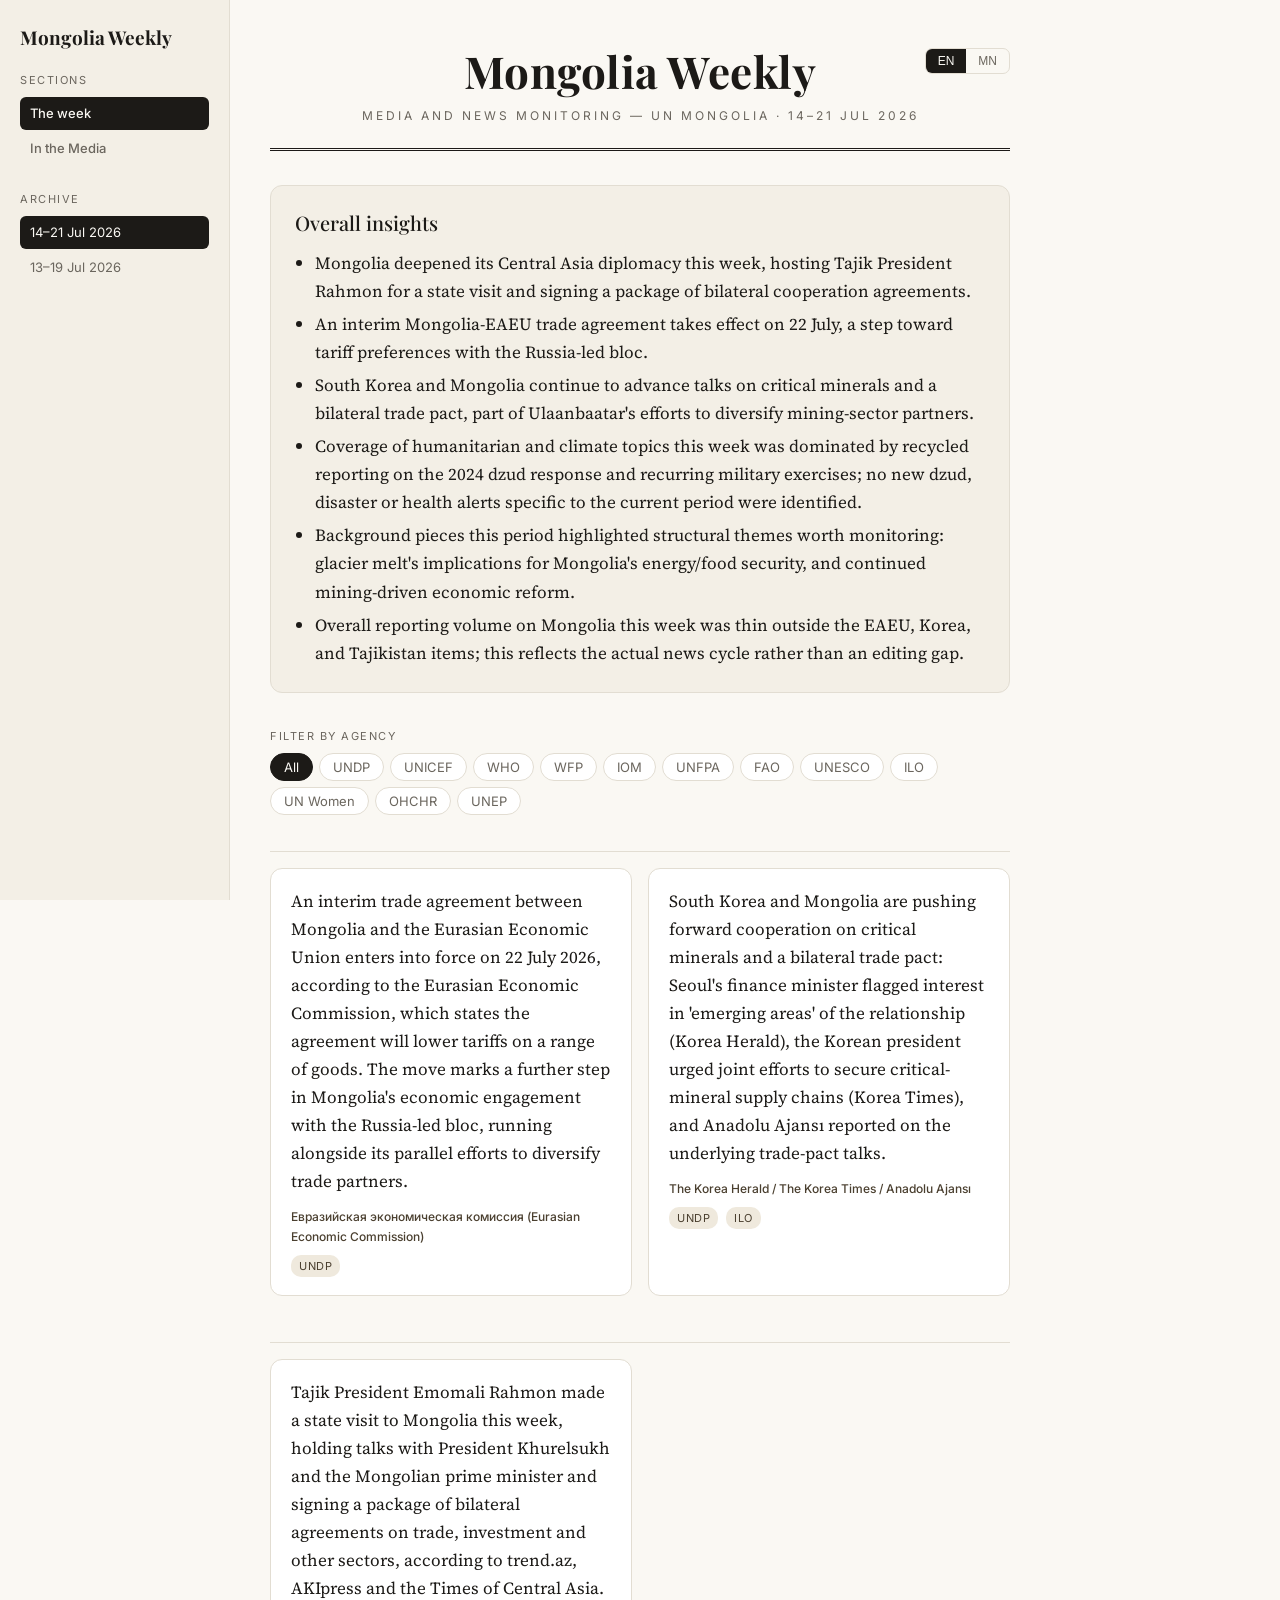
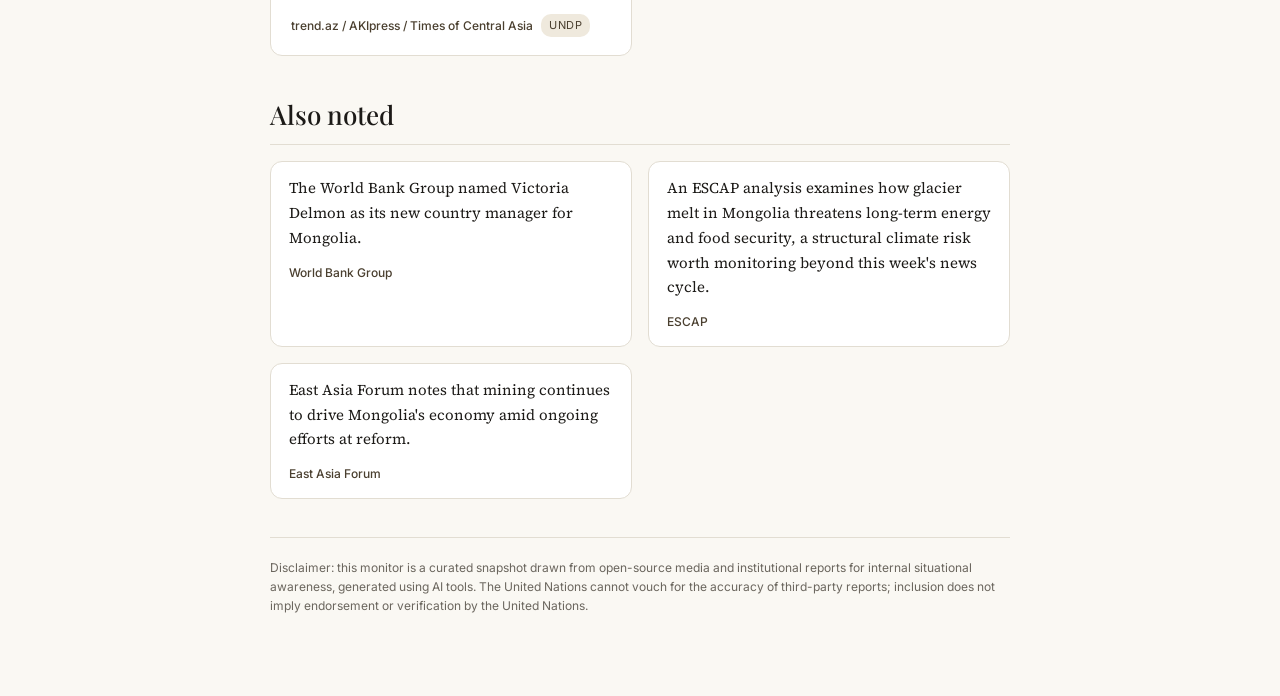
==== commit 5b01818d: "Merge branch 'main' of https://github.com/RiccardoLombardi770/mongolia-weekly" ====
--- a/docs/index.html
+++ b/docs/index.html
@@ -3,7 +3,7 @@
 <head>
 <meta charset="utf-8">
 <meta name="viewport" content="width=device-width, initial-scale=1">
-<title>Mongolia Weekly — 13–19 Jul 2026</title>
+<title>Mongolia Weekly — 14–21 Jul 2026</title>
 <link rel="preconnect" href="https://fonts.googleapis.com">
 <link rel="preconnect" href="https://fonts.gstatic.com" crossorigin>
 <link href="https://fonts.googleapis.com/css2?family=Playfair+Display:wght@500;700&family=Source+Serif+4:opsz,wght@8..60,400;8..60,600&family=Inter:wght@400;500;600&display=swap" rel="stylesheet">
@@ -25,7 +25,9 @@
   <div class="side-label"><span class="en">Archive</span><span class="mn">Архив</span></div>
   <nav>
     
-    <a href="weeks/2026-07-13.html" class="active">13–19 Jul 2026</a>
+    <a href="weeks/2026-07-14.html" class="active">14–21 Jul 2026</a>
+    
+    <a href="weeks/2026-07-13.html" class="">13–19 Jul 2026</a>
     
   </nav>
 </aside>
@@ -37,7 +39,7 @@
       <button data-lang="mn">MN</button>
     </div>
     <div class="title">Mongolia Weekly</div>
-    <div class="tagline">Media and news monitoring — UN Mongolia · 13–19 Jul 2026</div>
+    <div class="tagline">Media and news monitoring — UN Mongolia · 14–21 Jul 2026</div>
   </header>
 
   
@@ -45,11 +47,17 @@
     <h2><span class="en">Overall insights</span><span class="mn">Ерөнхий дүгнэлт</span></h2>
     <ul>
       
-      <li><span class="en">Early dzud-risk signals rose across several western aimags as pasture and fodder indicators weakened ahead of winter.</span><span class="mn">Өвлийн өмнөх бэлчээр, тэжээлийн үзүүлэлт муудсанаар баруун хэд хэдэн аймагт зудын эрсдэлийн дохио нэмэгдлээ.</span></li>
+      <li><span class="en">Mongolia deepened its Central Asia diplomacy this week, hosting Tajik President Rahmon for a state visit and signing a package of bilateral cooperation agreements.</span><span class="mn">Монгол улс энэ долоо хоногт Тажикистаны Ерөнхийлөгч Рахмоныг улсын айлчлалаар хүлээн авч, хоёр талын хамтын ажиллагааны хэлэлцээрийн багцад гарын үсэг зурснаар Төв Азийн дипломат харилцаагаа гүнзгийрүүлэв.</span></li>
       
-      <li><span class="en">Rising coal receipts led the central bank to revise its growth outlook slightly upward.</span><span class="mn">Нүүрсний орлого нэмэгдсэн нь Төв банк өсөлтийн төлөвөө бага зэрэг дээшлүүлэхэд хүргэв.</span></li>
+      <li><span class="en">An interim Mongolia-EAEU trade agreement takes effect on 22 July, a step toward tariff preferences with the Russia-led bloc.</span><span class="mn">Монгол-ЕАЭХ хооронд байгуулсан завсрын худалдааны хэлэлцээр 7-р сарын 22-нд хүчин төгөлдөр болох бөгөөд энэ нь ОХУ-ын тэргүүлдэг блоктой татварын хөнгөлөлт тогтоох чиглэлд алхам болно.</span></li>
       
-      <li><span class="en">Seasonal air-quality advisories were issued in Ulaanbaatar as particulate levels climbed.</span><span class="mn">Тоосонцрын хэмжээ нэмэгдсэнтэй холбоотойгоор Улаанбаатарт агаарын чанарын анхааруулга гаргалаа.</span></li>
+      <li><span class="en">South Korea and Mongolia continue to advance talks on critical minerals and a bilateral trade pact, part of Ulaanbaatar's efforts to diversify mining-sector partners.</span><span class="mn">Өмнөд Солонгос ба Монгол улс чухал ашигт малтмал, хоёр талын худалдааны хэлэлцээрийн талаарх хэлэлцээрээ үргэлжлүүлж байгаа нь Улаанбаатарын уул уурхайн салбарын түншүүдийг өөрчлөн бэхжүүлэх хүчин чармайлтын нэг хэсэг юм.</span></li>
+      
+      <li><span class="en">Coverage of humanitarian and climate topics this week was dominated by recycled reporting on the 2024 dzud response and recurring military exercises; no new dzud, disaster or health alerts specific to the current period were identified.</span><span class="mn">Энэ долоо хоногт хүмүүнлэг, уур амьсгалын сэдвийн мэдээллийн хамралт нь 2024 оны зудын хариу арга хэмжээ, давтагдсан цэргийн сургуулилтын дахин боловсруулсан тайлангаар давамгайлсан бөгөөд одоогийн хугацаанд шинэ зуд, гамшиг, эрүүл мэндийн анхааруулга илэрсэн зүйл байхгүй.</span></li>
+      
+      <li><span class="en">Background pieces this period highlighted structural themes worth monitoring: glacier melt's implications for Mongolia's energy/food security, and continued mining-driven economic reform.</span><span class="mn">Энэ хугацаанд гарсан суурь мэдээллүүд нь ажиглах хэрэгтэй бүтэцлэг сэдвүүдийг онцолсон: мөсөн голын хайлалт Монголын эрчим хүч, хүнсний аюулгүй байдалд үзүүлэх нөлөө, түрэ уул уурхайгаар удирдуулсан эдийн засгийн шинэчлэл үргэлжлэх нь.</span></li>
+      
+      <li><span class="en">Overall reporting volume on Mongolia this week was thin outside the EAEU, Korea, and Tajikistan items; this reflects the actual news cycle rather than an editing gap.</span><span class="mn">Энэ долоо хоногт Монголын талаарх нийт мэдээллийн хэмжээ ЕАЭХ, Солонгос, Тажикистантай холбоотой сэдвүүдээс гадна харьцангуй бага байсан бөгөөд энэ нь редакцийн дутагдал бус, бодит мэдээллийн эргэлтийг тусгасан явдал юм.</span></li>
       
     </ul>
   </section>
@@ -89,14 +97,23 @@
 
   
   <section class="theme" data-theme>
-    <h3 class="theme-head"><span class="en">Economy and Development</span><span class="mn">Эдийн засаг ба хөгжил</span></h3>
+    <h3 class="theme-head"><span class="en"></span><span class="mn"></span></h3>
     <div class="cards">
       
       <article class="card" data-agencies="UNDP">
-        <p><span class="en">Higher-than-expected coal export receipts prompted the central bank to nudge its annual growth forecast upward, citing stronger cross-border demand. (Illustrative sample.)</span><span class="mn">Нүүрсний экспортын орлого хүлээлтээс өндөр гарсан нь Төв банкийг жилийн өсөлтийн урьдчилсан төлөвөө дээшлүүлэхэд хүргэв. (Жишээ загвар.)</span></p>
+        <p><span class="en">An interim trade agreement between Mongolia and the Eurasian Economic Union enters into force on 22 July 2026, according to the Eurasian Economic Commission, which states the agreement will lower tariffs on a range of goods. The move marks a further step in Mongolia's economic engagement with the Russia-led bloc, running alongside its parallel efforts to diversify trade partners.</span><span class="mn">Евразийн эдийн засгийн комиссын мэдээлснээр, Монгол улс ба Евразийн эдийн засгийн холбооны хоорондын завсрын худалдааны хэлэлцээр 2026 оны 7-р сарын 22-нд хүчин төгөлдөр болно, энэ нь бараа бүтээгдэхүүний өргөн хүрээнд татварыг бууруулах болно гэж мэдэгдсэн. Энэ алхам нь Монгол улсын ОХУ-ын тэргүүлдэг блоктой эдийн засгийн харилцаа холбоог гүнзгийрүүлэх дараагийн шат бөгөөд, худалдааны түншүүдийг өөрчлөн бэхжүүлэх зэрэгцээ хүчин чармайлттай хамт явагдаж байна.</span></p>
         <div class="card-foot">
-          <a href="https://example.org/2" target="_blank" rel="noopener">Reuters</a>
+          <a href="https://news.google.com/rss/articles/[base64]?oc=5" target="_blank" rel="noopener">Евразийская экономическая комиссия (Eurasian Economic Commission)</a>
           <span class="tag">UNDP</span>
+          
+        </div>
+      </article>
+      
+      <article class="card" data-agencies="UNDP|ILO">
+        <p><span class="en">South Korea and Mongolia are pushing forward cooperation on critical minerals and a bilateral trade pact: Seoul's finance minister flagged interest in 'emerging areas' of the relationship (Korea Herald), the Korean president urged joint efforts to secure critical-mineral supply chains (Korea Times), and Anadolu Ajansı reported on the underlying trade-pact talks.</span><span class="mn">Өмнөд Солонгос ба Монгол улс чухал ашигт малтмал болон хоёр талын худалдааны хэлэлцээрийн талаарх хамтын ажиллагаагаа урагшлуулж байна: Сөүлийн сангийн сайд харилцааны 'шинээр бий болж буй чиглэлүүд'-т сонирхолтой байгаагаа илэрхийлсэн (Korea Herald), Солонгосын ерөнхийлөгч чухал ашигт малтмалын хангамжийн сүлжээг хамгаалахад хамтдаа ажиллахыг уриалсан (Korea Times), Anadolu Ajansı нь худалдааны хэлэлцээрийн үндсэн хэлэлцээрийн талаар мэдээлсэн.</span></p>
+        <div class="card-foot">
+          <a href="https://news.google.com/rss/articles/CBMiV0FVX3lxTE5LaVVhSURneEc2aWRIUXZEdEJEYW1SU2xsU3FVcms4ZzE5OGp5UWZ6RXFaRS1VOFRGU3JRdlhwaVdiN3cyeGJ0QXIzb2pZeUoxU2lBOHFHMA?oc=5" target="_blank" rel="noopener">The Korea Herald / The Korea Times / Anadolu Ajansı</a>
+          <span class="tag">UNDP</span><span class="tag">ILO</span>
           
         </div>
       </article>
@@ -105,30 +122,14 @@
   </section>
   
   <section class="theme" data-theme>
-    <h3 class="theme-head"><span class="en">Politics, Governance and Diplomacy</span><span class="mn">Бүс нутгийн харилцаа</span></h3>
+    <h3 class="theme-head"><span class="en"></span><span class="mn"></span></h3>
     <div class="cards">
       
-      <article class="card" data-agencies="">
-        <p><span class="en">Cross-border transit discussions with China resumed after winter delays, with both sides signalling interest in smoother mineral logistics. (Illustrative sample.)</span><span class="mn">Хилийн дамжин өнгөрөх тээврийн хэлэлцээ өвлийн саатлын дараа сэргэж, эрдэс баялгийн логистикийг сайжруулах сонирхлоо талууд илэрхийллээ. (Жишээ загвар.)</span></p>
+      <article class="card" data-agencies="UNDP">
+        <p><span class="en">Tajik President Emomali Rahmon made a state visit to Mongolia this week, holding talks with President Khurelsukh and the Mongolian prime minister and signing a package of bilateral agreements on trade, investment and other sectors, according to trend.az, AKIpress and the Times of Central Asia.</span><span class="mn">trend.az, AKIpress болон Times of Central Asia-ийн мэдээлснээр, Тажикистаны Ерөнхийлөгч Эмомали Рахмон энэ долоо хоногт Монгол улсад улсын айлчлал хийж, Ерөнхийлөгч Хүрэлсүх, Монголын Ерөнхий сайдтай уулзалт хийсний зэрэгцээ худалдаа, хөрөнгө оруулалт болон бусад салбарт хоёр талын хэлэлцээрийн багцад гарын үсэг зурлаа.</span></p>
         <div class="card-foot">
-          <a href="https://example.org/3" target="_blank" rel="noopener">South China Morning Post</a>
-          
-          
-        </div>
-      </article>
-      
-    </div>
-  </section>
-  
-  <section class="theme" data-theme>
-    <h3 class="theme-head"><span class="en">Social and Humanitarian</span><span class="mn">Хүмүүнлэг ба хамгаалал</span></h3>
-    <div class="cards">
-      
-      <article class="card" data-agencies="WFP|IOM|FAO">
-        <p><span class="en">Herder families in Zavkhan province are reporting early winter stress as fodder reserves thin, prompting local authorities to pre-position feed. Aid actors are monitoring pasture indicators closely. (Illustrative sample.)</span><span class="mn">Завхан аймгийн малчин өрхүүд тэжээлийн нөөц багассанаар өвлийн эхэн үеийн хүндрэлийг мэдээлж байна. (Жишээ загвар.)</span></p>
-        <div class="card-foot">
-          <a href="https://example.org/1" target="_blank" rel="noopener">Montsame</a>
-          <span class="tag">WFP</span><span class="tag">IOM</span><span class="tag">FAO</span>
+          <a href="https://news.google.com/rss/articles/CBMiX0FVX3lxTFBLUnl0OEFVREJhb1BsUkZvZjIzbFdnenIwa3NIaGhoNXBJTWRFTzJETUFhLWpRbG5FQ3g1RWE0V21SMWlxTTI2XzRDcEdKa2tBVlFwSGdHSFlnS05Sa244?oc=5" target="_blank" rel="noopener">trend.az / AKIpress / Times of Central Asia</a>
+          <span class="tag">UNDP</span>
           
         </div>
       </article>
@@ -142,10 +143,24 @@
     <h3 class="theme-head"><span class="en">Also noted</span><span class="mn">Мөн тэмдэглэх нь</span></h3>
     <div class="cards">
       
-      <article class="card slim" data-agencies="UNESCO">
-        <p><span class="en">A new cultural-heritage initiative launched in the capital this week. (Illustrative sample.)</span><span class="mn">Энэ долоо хоногт нийслэлд соёлын өвийн шинэ санаачилга эхэллээ. (Жишээ загвар.)</span></p>
+      <article class="card slim" data-agencies="UNDP">
+        <p><span class="en">The World Bank Group named Victoria Delmon as its new country manager for Mongolia.</span><span class="mn">Дэлхийн банкны бүлэг Виктория Дельмоныг Монгол дахь шинэ орны менежерээр томилов.</span></p>
         <div class="card-foot">
-          <a href="https://example.org/4" target="_blank" rel="noopener">The UB Post</a>
+          <a href="https://news.google.com/rss/articles/[base64]?oc=5" target="_blank" rel="noopener">World Bank Group</a>
+        </div>
+      </article>
+      
+      <article class="card slim" data-agencies="UNEP|FAO">
+        <p><span class="en">An ESCAP analysis examines how glacier melt in Mongolia threatens long-term energy and food security, a structural climate risk worth monitoring beyond this week's news cycle.</span><span class="mn">ESCAP-ийн шинжилгээ Монголд мөсөн голын хайлалт нь эрчим хүч, хүнсний аюулгүй байдлын урт хугацааны бэрхшээл учруулж байгааг тодруулж байгаа бөгөөд энэ нь долоо хоногийн мэдээллийн эргэлтээс давсан бүтэцлэг уур амьсгалын эрсдэл болохын хувьд ажиглах хэрэгтэй сэдэв юм.</span></p>
+        <div class="card-foot">
+          <a href="https://news.google.com/rss/articles/[base64]?oc=5" target="_blank" rel="noopener">ESCAP</a>
+        </div>
+      </article>
+      
+      <article class="card slim" data-agencies="UNDP|ILO">
+        <p><span class="en">East Asia Forum notes that mining continues to drive Mongolia's economy amid ongoing efforts at reform.</span><span class="mn">East Asia Forum-ын мэдээлснээр, уул уурхай нь Монголын эдийн засгийг тасралтгүй өрнөж буй шинэчлэлийн хүчин чармайлтын дунд удирдан явуулж байна.</span></p>
+        <div class="card-foot">
+          <a href="https://news.google.com/rss/articles/[base64]?oc=5" target="_blank" rel="noopener">East Asia Forum</a>
         </div>
       </article>
       
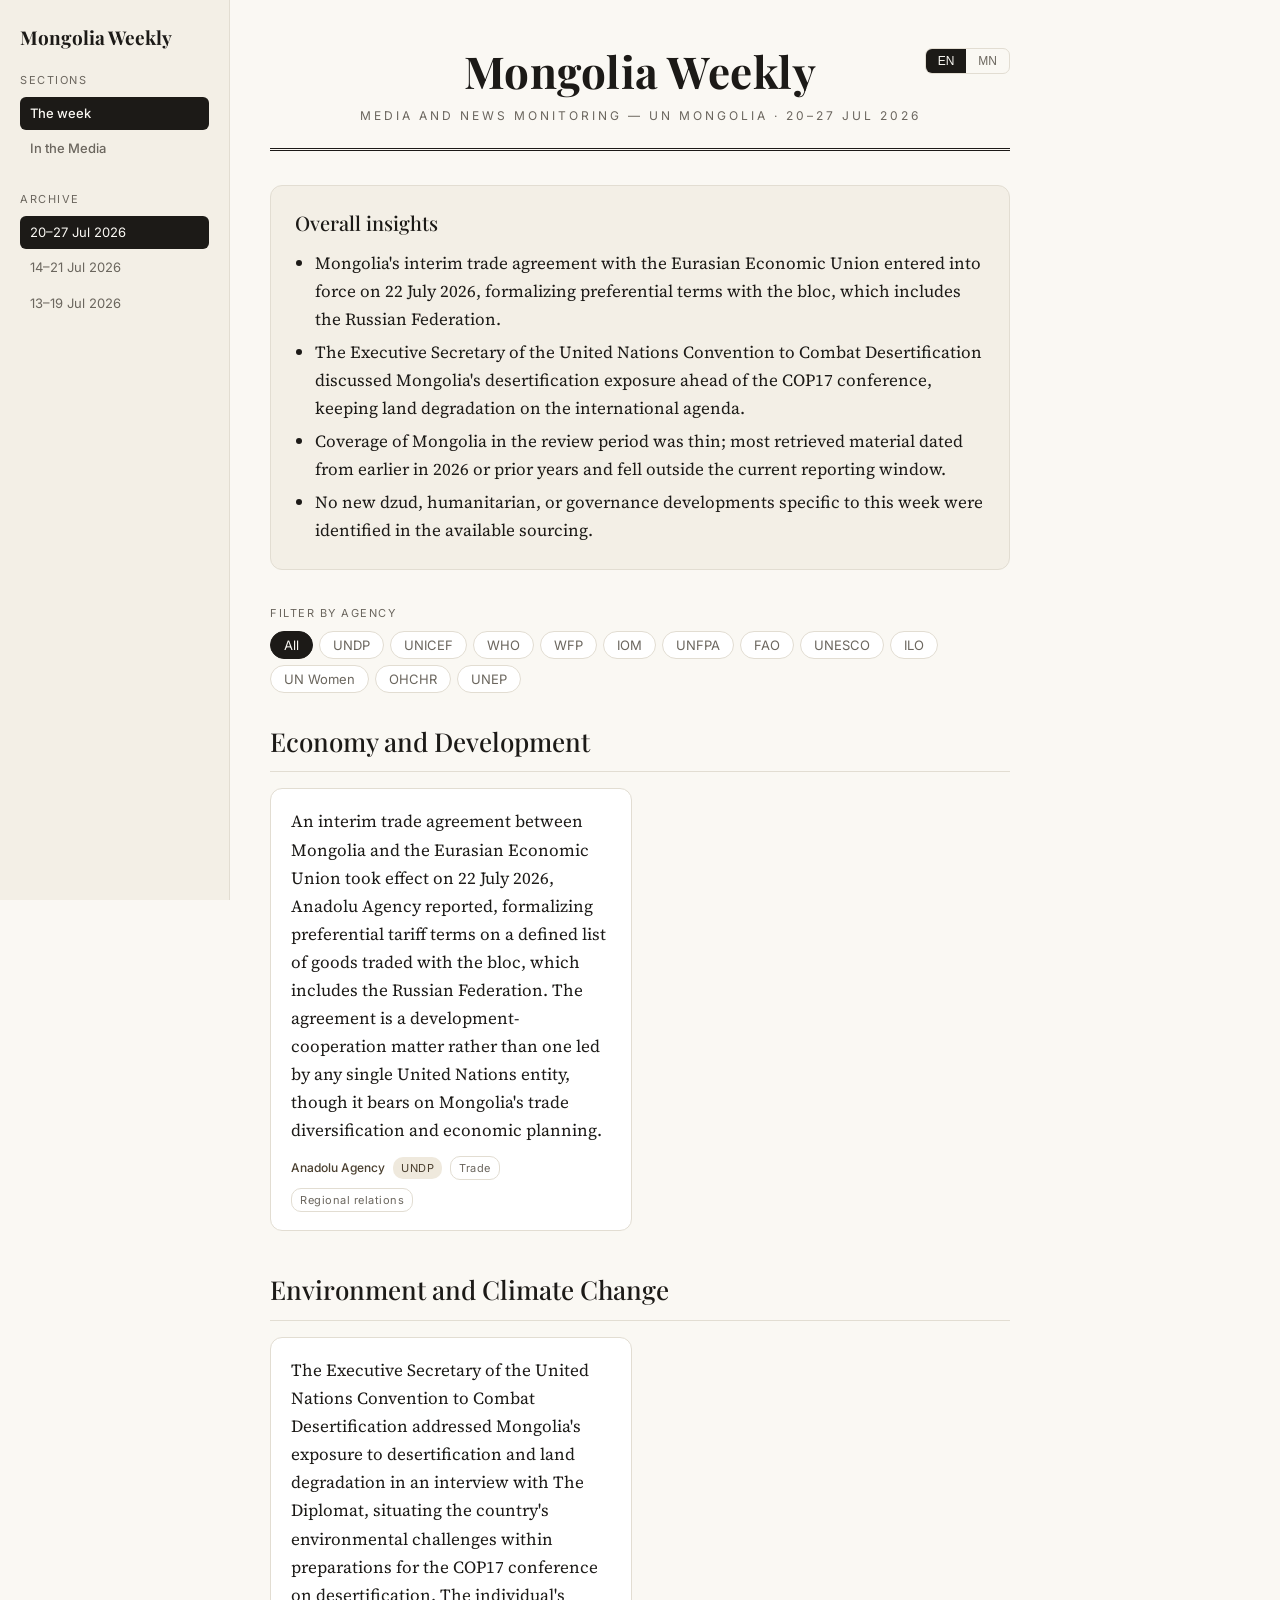
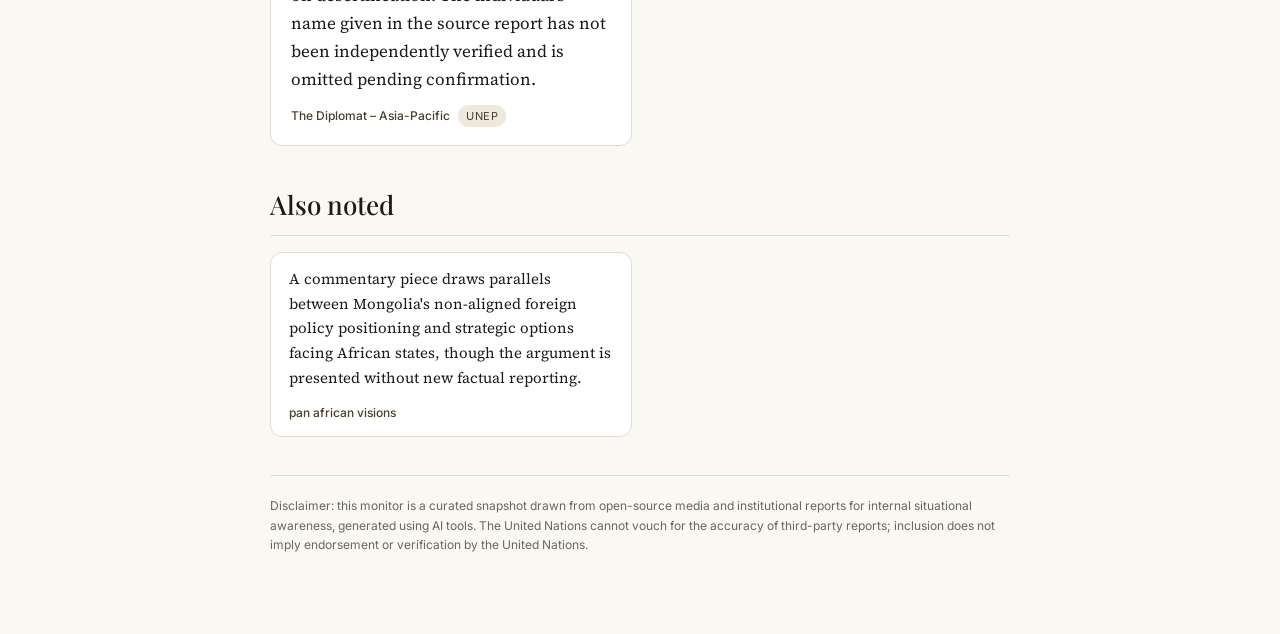
==== commit 6af35643: "Rebuild site [skip ci]" ====
--- a/docs/index.html
+++ b/docs/index.html
@@ -3,7 +3,7 @@
 <head>
 <meta charset="utf-8">
 <meta name="viewport" content="width=device-width, initial-scale=1">
-<title>Mongolia Weekly — 14–21 Jul 2026</title>
+<title>Mongolia Weekly — 20–27 Jul 2026</title>
 <link rel="preconnect" href="https://fonts.googleapis.com">
 <link rel="preconnect" href="https://fonts.gstatic.com" crossorigin>
 <link href="https://fonts.googleapis.com/css2?family=Playfair+Display:wght@500;700&family=Source+Serif+4:opsz,wght@8..60,400;8..60,600&family=Inter:wght@400;500;600&display=swap" rel="stylesheet">
@@ -25,7 +25,9 @@
   <div class="side-label"><span class="en">Archive</span><span class="mn">Архив</span></div>
   <nav>
     
-    <a href="weeks/2026-07-14.html" class="active">14–21 Jul 2026</a>
+    <a href="weeks/2026-07-20.html" class="active">20–27 Jul 2026</a>
+    
+    <a href="weeks/2026-07-14.html" class="">14–21 Jul 2026</a>
     
     <a href="weeks/2026-07-13.html" class="">13–19 Jul 2026</a>
     
@@ -39,7 +41,7 @@
       <button data-lang="mn">MN</button>
     </div>
     <div class="title">Mongolia Weekly</div>
-    <div class="tagline">Media and news monitoring — UN Mongolia · 14–21 Jul 2026</div>
+    <div class="tagline">Media and news monitoring — UN Mongolia · 20–27 Jul 2026</div>
   </header>
 
   
@@ -47,17 +49,13 @@
     <h2><span class="en">Overall insights</span><span class="mn">Ерөнхий дүгнэлт</span></h2>
     <ul>
       
-      <li><span class="en">Mongolia deepened its Central Asia diplomacy this week, hosting Tajik President Rahmon for a state visit and signing a package of bilateral cooperation agreements.</span><span class="mn">Монгол улс энэ долоо хоногт Тажикистаны Ерөнхийлөгч Рахмоныг улсын айлчлалаар хүлээн авч, хоёр талын хамтын ажиллагааны хэлэлцээрийн багцад гарын үсэг зурснаар Төв Азийн дипломат харилцаагаа гүнзгийрүүлэв.</span></li>
+      <li><span class="en">Mongolia's interim trade agreement with the Eurasian Economic Union entered into force on 22 July 2026, formalizing preferential terms with the bloc, which includes the Russian Federation.</span><span class="mn">Монгол Улс, Евразийн Эдийн Засгийн Холбоотой хийсэн түр хугацааны худалдааны хэлэлцээр 2026 оны 7-р сарын 22-нд хүчин төгөлдөр болж, Оросын Холбооны Улс багтсан энэ холбооны хамтын нөхцөлт худалдааны нөхцлийг албажуулав.</span></li>
       
-      <li><span class="en">An interim Mongolia-EAEU trade agreement takes effect on 22 July, a step toward tariff preferences with the Russia-led bloc.</span><span class="mn">Монгол-ЕАЭХ хооронд байгуулсан завсрын худалдааны хэлэлцээр 7-р сарын 22-нд хүчин төгөлдөр болох бөгөөд энэ нь ОХУ-ын тэргүүлдэг блоктой татварын хөнгөлөлт тогтоох чиглэлд алхам болно.</span></li>
+      <li><span class="en">The Executive Secretary of the United Nations Convention to Combat Desertification discussed Mongolia's desertification exposure ahead of the COP17 conference, keeping land degradation on the international agenda.</span><span class="mn">Цөлжилттэй тэмцэх Нэгдсэн Үндэстний Байгууллагын конвенцийн Гүйцэтгэх нарийн бичгийн дарга COP17 бага хурлын өмнөх үеэр Монгол Улсын цөлжилтийн эрсдэлийн талаар ярилцаж, газрын доройтлын асуудлыг олон улсын хэмжээнд хэвээр тавьжээ.</span></li>
       
-      <li><span class="en">South Korea and Mongolia continue to advance talks on critical minerals and a bilateral trade pact, part of Ulaanbaatar's efforts to diversify mining-sector partners.</span><span class="mn">Өмнөд Солонгос ба Монгол улс чухал ашигт малтмал, хоёр талын худалдааны хэлэлцээрийн талаарх хэлэлцээрээ үргэлжлүүлж байгаа нь Улаанбаатарын уул уурхайн салбарын түншүүдийг өөрчлөн бэхжүүлэх хүчин чармайлтын нэг хэсэг юм.</span></li>
+      <li><span class="en">Coverage of Mongolia in the review period was thin; most retrieved material dated from earlier in 2026 or prior years and fell outside the current reporting window.</span><span class="mn">Тайлант хугацаанд Монгол Улсын талаарх мэдээллийн хамрах хүрээ ховор байсан бөгөөд ихэнх олдсон материал 2026 оны эхэн үе эсвэл өмнөх жилүүдэд хамаарч, одоогийн тайлангийн хугацаанаас гадуур байлаа.</span></li>
       
-      <li><span class="en">Coverage of humanitarian and climate topics this week was dominated by recycled reporting on the 2024 dzud response and recurring military exercises; no new dzud, disaster or health alerts specific to the current period were identified.</span><span class="mn">Энэ долоо хоногт хүмүүнлэг, уур амьсгалын сэдвийн мэдээллийн хамралт нь 2024 оны зудын хариу арга хэмжээ, давтагдсан цэргийн сургуулилтын дахин боловсруулсан тайлангаар давамгайлсан бөгөөд одоогийн хугацаанд шинэ зуд, гамшиг, эрүүл мэндийн анхааруулга илэрсэн зүйл байхгүй.</span></li>
-      
-      <li><span class="en">Background pieces this period highlighted structural themes worth monitoring: glacier melt's implications for Mongolia's energy/food security, and continued mining-driven economic reform.</span><span class="mn">Энэ хугацаанд гарсан суурь мэдээллүүд нь ажиглах хэрэгтэй бүтэцлэг сэдвүүдийг онцолсон: мөсөн голын хайлалт Монголын эрчим хүч, хүнсний аюулгүй байдалд үзүүлэх нөлөө, түрэ уул уурхайгаар удирдуулсан эдийн засгийн шинэчлэл үргэлжлэх нь.</span></li>
-      
-      <li><span class="en">Overall reporting volume on Mongolia this week was thin outside the EAEU, Korea, and Tajikistan items; this reflects the actual news cycle rather than an editing gap.</span><span class="mn">Энэ долоо хоногт Монголын талаарх нийт мэдээллийн хэмжээ ЕАЭХ, Солонгос, Тажикистантай холбоотой сэдвүүдээс гадна харьцангуй бага байсан бөгөөд энэ нь редакцийн дутагдал бус, бодит мэдээллийн эргэлтийг тусгасан явдал юм.</span></li>
+      <li><span class="en">No new dzud, humanitarian, or governance developments specific to this week were identified in the available sourcing.</span><span class="mn">Энэ долоо хоногт зориулсан шинэ зуд, хүмүүнлэгийн тусламж, засаглалын тухай ямар нэгэн шинэ хөгжлийг олдсон эх сурвалжуудаас илрүүлээгүй болно.</span></li>
       
     </ul>
   </section>
@@ -97,24 +95,15 @@
 
   
   <section class="theme" data-theme>
-    <h3 class="theme-head"><span class="en"></span><span class="mn"></span></h3>
+    <h3 class="theme-head"><span class="en">Economy and Development</span><span class="mn">Эдийн засаг ба хөгжил</span></h3>
     <div class="cards">
       
       <article class="card" data-agencies="UNDP">
-        <p><span class="en">An interim trade agreement between Mongolia and the Eurasian Economic Union enters into force on 22 July 2026, according to the Eurasian Economic Commission, which states the agreement will lower tariffs on a range of goods. The move marks a further step in Mongolia's economic engagement with the Russia-led bloc, running alongside its parallel efforts to diversify trade partners.</span><span class="mn">Евразийн эдийн засгийн комиссын мэдээлснээр, Монгол улс ба Евразийн эдийн засгийн холбооны хоорондын завсрын худалдааны хэлэлцээр 2026 оны 7-р сарын 22-нд хүчин төгөлдөр болно, энэ нь бараа бүтээгдэхүүний өргөн хүрээнд татварыг бууруулах болно гэж мэдэгдсэн. Энэ алхам нь Монгол улсын ОХУ-ын тэргүүлдэг блоктой эдийн засгийн харилцаа холбоог гүнзгийрүүлэх дараагийн шат бөгөөд, худалдааны түншүүдийг өөрчлөн бэхжүүлэх зэрэгцээ хүчин чармайлттай хамт явагдаж байна.</span></p>
+        <p><span class="en">An interim trade agreement between Mongolia and the Eurasian Economic Union took effect on 22 July 2026, Anadolu Agency reported, formalizing preferential tariff terms on a defined list of goods traded with the bloc, which includes the Russian Federation. The agreement is a development-cooperation matter rather than one led by any single United Nations entity, though it bears on Mongolia's trade diversification and economic planning.</span><span class="mn">Anadolu агентлагийн мэдээлснээр, Монгол Улс, Евразийн Эдийн Засгийн Холбоо хооронд байгуулсан түр хугацааны худалдааны хэлэлцээр 2026 оны 7-р сарын 22-нд хүчин төгөлдөр болж, Оросын Холбооны Улс багтсан энэ холбоотой худалдаа хийдэг тодорхой бараа бүтээгдэхүүний жагсаалтад ногдох хамтын нөхцөлт тарифын нөхцлийг албажуулав. Энэхүү хэлэлцээр нь аль нэг Нэгдсэн Үндэстний Байгууллагын байгууллагын удирдсан асуудал биш, харин хөгжлийн хамтын ажиллагааны асуудал боловч Монгол Улсын худалдааны төрөлжилт болон эдийн засгийн төлөвлөлттэй холбоотой юм.</span></p>
         <div class="card-foot">
-          <a href="https://news.google.com/rss/articles/[base64]?oc=5" target="_blank" rel="noopener">Евразийская экономическая комиссия (Eurasian Economic Commission)</a>
+          <a href="https://news.google.com/rss/articles/[base64]?oc=5" target="_blank" rel="noopener">Anadolu Agency</a>
           <span class="tag">UNDP</span>
-          
-        </div>
-      </article>
-      
-      <article class="card" data-agencies="UNDP|ILO">
-        <p><span class="en">South Korea and Mongolia are pushing forward cooperation on critical minerals and a bilateral trade pact: Seoul's finance minister flagged interest in 'emerging areas' of the relationship (Korea Herald), the Korean president urged joint efforts to secure critical-mineral supply chains (Korea Times), and Anadolu Ajansı reported on the underlying trade-pact talks.</span><span class="mn">Өмнөд Солонгос ба Монгол улс чухал ашигт малтмал болон хоёр талын худалдааны хэлэлцээрийн талаарх хамтын ажиллагаагаа урагшлуулж байна: Сөүлийн сангийн сайд харилцааны 'шинээр бий болж буй чиглэлүүд'-т сонирхолтой байгаагаа илэрхийлсэн (Korea Herald), Солонгосын ерөнхийлөгч чухал ашигт малтмалын хангамжийн сүлжээг хамгаалахад хамтдаа ажиллахыг уриалсан (Korea Times), Anadolu Ajansı нь худалдааны хэлэлцээрийн үндсэн хэлэлцээрийн талаар мэдээлсэн.</span></p>
-        <div class="card-foot">
-          <a href="https://news.google.com/rss/articles/CBMiV0FVX3lxTE5LaVVhSURneEc2aWRIUXZEdEJEYW1SU2xsU3FVcms4ZzE5OGp5UWZ6RXFaRS1VOFRGU3JRdlhwaVdiN3cyeGJ0QXIzb2pZeUoxU2lBOHFHMA?oc=5" target="_blank" rel="noopener">The Korea Herald / The Korea Times / Anadolu Ajansı</a>
-          <span class="tag">UNDP</span><span class="tag">ILO</span>
-          
+          <span class="tag soft">Trade</span><span class="tag soft">Regional relations</span>
         </div>
       </article>
       
@@ -122,14 +111,14 @@
   </section>
   
   <section class="theme" data-theme>
-    <h3 class="theme-head"><span class="en"></span><span class="mn"></span></h3>
+    <h3 class="theme-head"><span class="en">Environment and Climate Change</span><span class="mn">Байгаль орчин ба уур амьсгалын өөрчлөлт</span></h3>
     <div class="cards">
       
-      <article class="card" data-agencies="UNDP">
-        <p><span class="en">Tajik President Emomali Rahmon made a state visit to Mongolia this week, holding talks with President Khurelsukh and the Mongolian prime minister and signing a package of bilateral agreements on trade, investment and other sectors, according to trend.az, AKIpress and the Times of Central Asia.</span><span class="mn">trend.az, AKIpress болон Times of Central Asia-ийн мэдээлснээр, Тажикистаны Ерөнхийлөгч Эмомали Рахмон энэ долоо хоногт Монгол улсад улсын айлчлал хийж, Ерөнхийлөгч Хүрэлсүх, Монголын Ерөнхий сайдтай уулзалт хийсний зэрэгцээ худалдаа, хөрөнгө оруулалт болон бусад салбарт хоёр талын хэлэлцээрийн багцад гарын үсэг зурлаа.</span></p>
+      <article class="card" data-agencies="UNEP">
+        <p><span class="en">The Executive Secretary of the United Nations Convention to Combat Desertification addressed Mongolia's exposure to desertification and land degradation in an interview with The Diplomat, situating the country's environmental challenges within preparations for the COP17 conference on desertification. The individual's name given in the source report has not been independently verified and is omitted pending confirmation.</span><span class="mn">Цөлжилттэй тэмцэх Нэгдсэн Үндэстний Байгууллагын конвенцийн Гүйцэтгэх нарийн бичгийн дарга The Diplomat сэтгүүлд өгсөн ярилцлагадаа Монгол Улсын цөлжилт болон газрын доройтолд өртөх байдлыг авч үзэж, тус улсын байгаль орчны сорилтуудыг цөлжилтийн тухай COP17 бага хурлын бэлтгэл ажилтай холбон авч үзжээ. Эх сурвалж мэдээлэлд дурдсан хүний нэрийг бие даан баталгаажуулаагүй тул баталгаажтал хүлээж орхигдуулав.</span></p>
         <div class="card-foot">
-          <a href="https://news.google.com/rss/articles/CBMiX0FVX3lxTFBLUnl0OEFVREJhb1BsUkZvZjIzbFdnenIwa3NIaGhoNXBJTWRFTzJETUFhLWpRbG5FQ3g1RWE0V21SMWlxTTI2XzRDcEdKa2tBVlFwSGdHSFlnS05Sa244?oc=5" target="_blank" rel="noopener">trend.az / AKIpress / Times of Central Asia</a>
-          <span class="tag">UNDP</span>
+          <a href="https://news.google.com/rss/articles/[base64]?oc=5" target="_blank" rel="noopener">The Diplomat – Asia-Pacific</a>
+          <span class="tag">UNEP</span>
           
         </div>
       </article>
@@ -143,24 +132,10 @@
     <h3 class="theme-head"><span class="en">Also noted</span><span class="mn">Мөн тэмдэглэх нь</span></h3>
     <div class="cards">
       
-      <article class="card slim" data-agencies="UNDP">
-        <p><span class="en">The World Bank Group named Victoria Delmon as its new country manager for Mongolia.</span><span class="mn">Дэлхийн банкны бүлэг Виктория Дельмоныг Монгол дахь шинэ орны менежерээр томилов.</span></p>
+      <article class="card slim" data-agencies="">
+        <p><span class="en">A commentary piece draws parallels between Mongolia's non-aligned foreign policy positioning and strategic options facing African states, though the argument is presented without new factual reporting.</span><span class="mn">Нэгэн тайлбар нийтлэл Монгол Улсын эвсэлд харьяалагдахгүй гадаад бодлогын байр суурь болон Африкийн улс орнуудын өмнө тулгарч буй стратегийн сонголтуудын хооронд төстэй байдлыг харуулж байгаа боловч уг маргаан шинэ баримт тайлан дэвшүүлээгүй болно.</span></p>
         <div class="card-foot">
-          <a href="https://news.google.com/rss/articles/[base64]?oc=5" target="_blank" rel="noopener">World Bank Group</a>
-        </div>
-      </article>
-      
-      <article class="card slim" data-agencies="UNEP|FAO">
-        <p><span class="en">An ESCAP analysis examines how glacier melt in Mongolia threatens long-term energy and food security, a structural climate risk worth monitoring beyond this week's news cycle.</span><span class="mn">ESCAP-ийн шинжилгээ Монголд мөсөн голын хайлалт нь эрчим хүч, хүнсний аюулгүй байдлын урт хугацааны бэрхшээл учруулж байгааг тодруулж байгаа бөгөөд энэ нь долоо хоногийн мэдээллийн эргэлтээс давсан бүтэцлэг уур амьсгалын эрсдэл болохын хувьд ажиглах хэрэгтэй сэдэв юм.</span></p>
-        <div class="card-foot">
-          <a href="https://news.google.com/rss/articles/[base64]?oc=5" target="_blank" rel="noopener">ESCAP</a>
-        </div>
-      </article>
-      
-      <article class="card slim" data-agencies="UNDP|ILO">
-        <p><span class="en">East Asia Forum notes that mining continues to drive Mongolia's economy amid ongoing efforts at reform.</span><span class="mn">East Asia Forum-ын мэдээлснээр, уул уурхай нь Монголын эдийн засгийг тасралтгүй өрнөж буй шинэчлэлийн хүчин чармайлтын дунд удирдан явуулж байна.</span></p>
-        <div class="card-foot">
-          <a href="https://news.google.com/rss/articles/[base64]?oc=5" target="_blank" rel="noopener">East Asia Forum</a>
+          <a href="https://news.google.com/rss/articles/[base64]?oc=5" target="_blank" rel="noopener">pan african visions</a>
         </div>
       </article>
       
